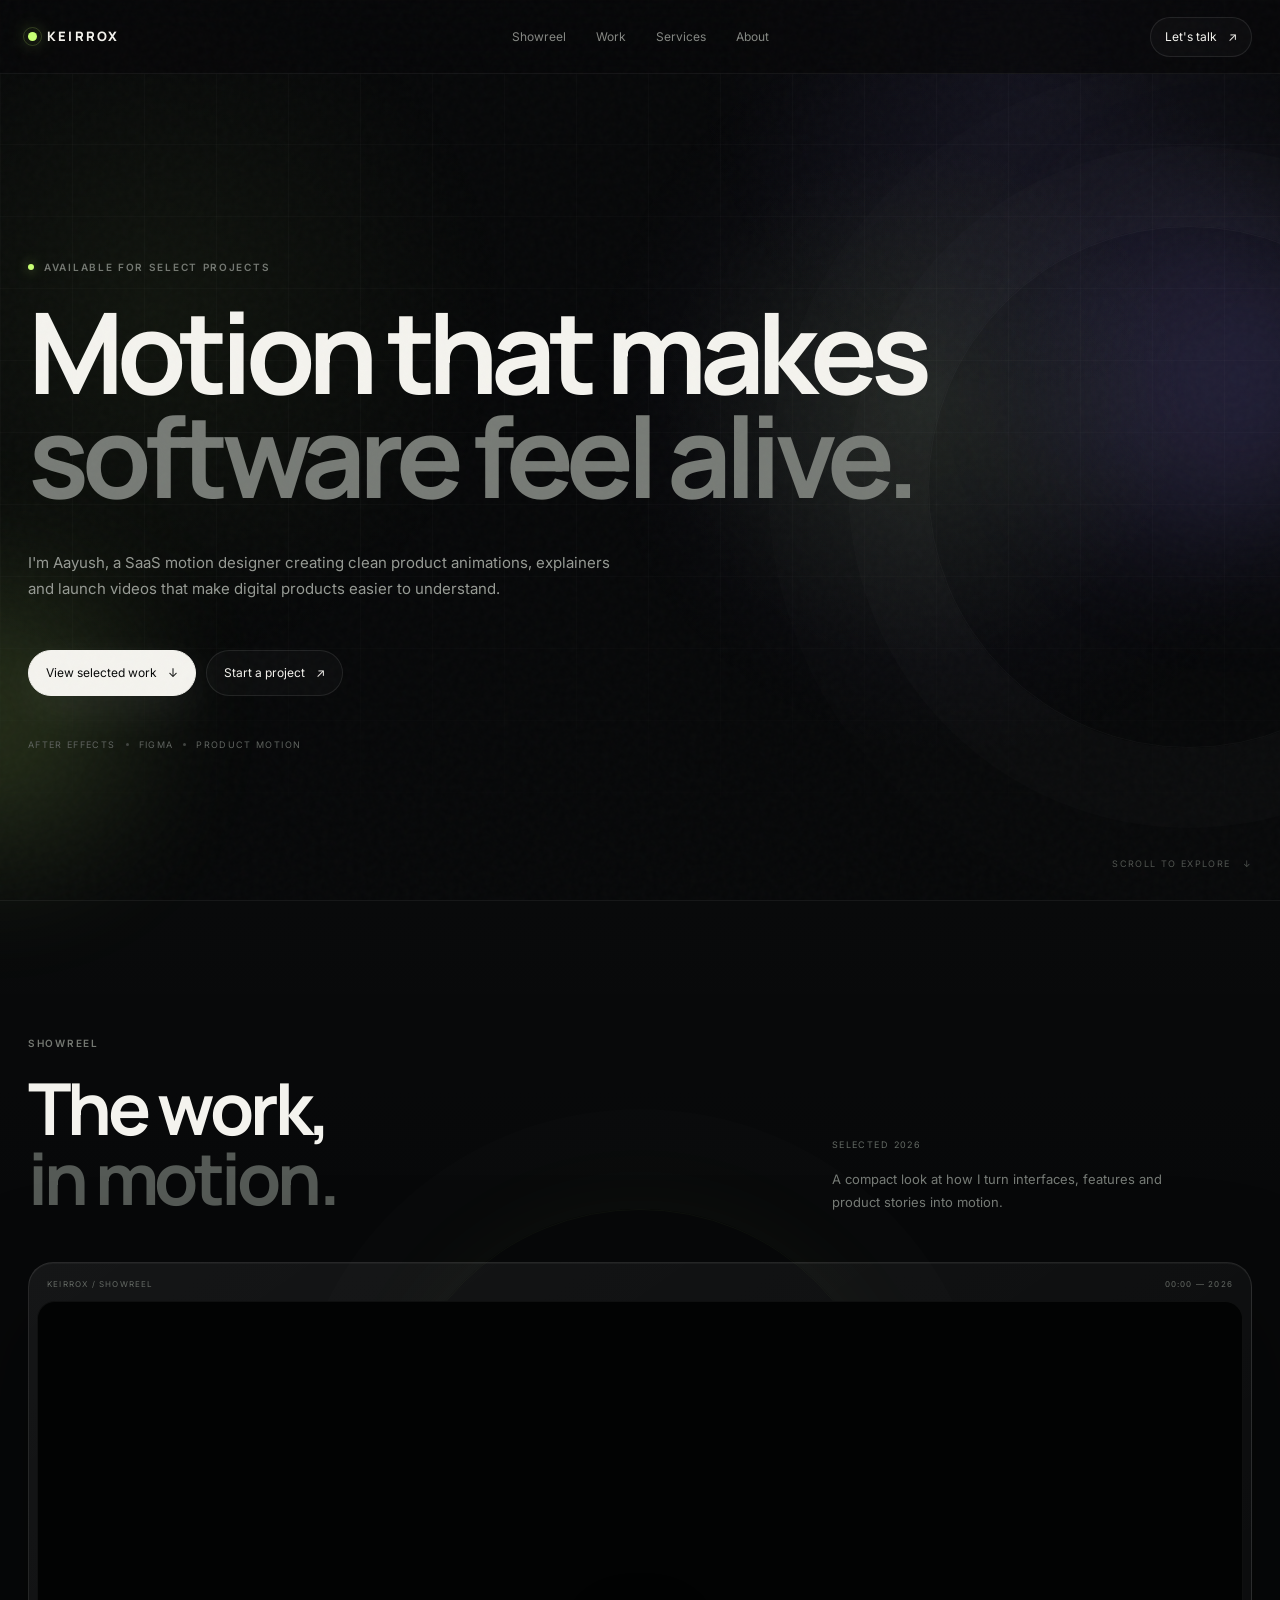
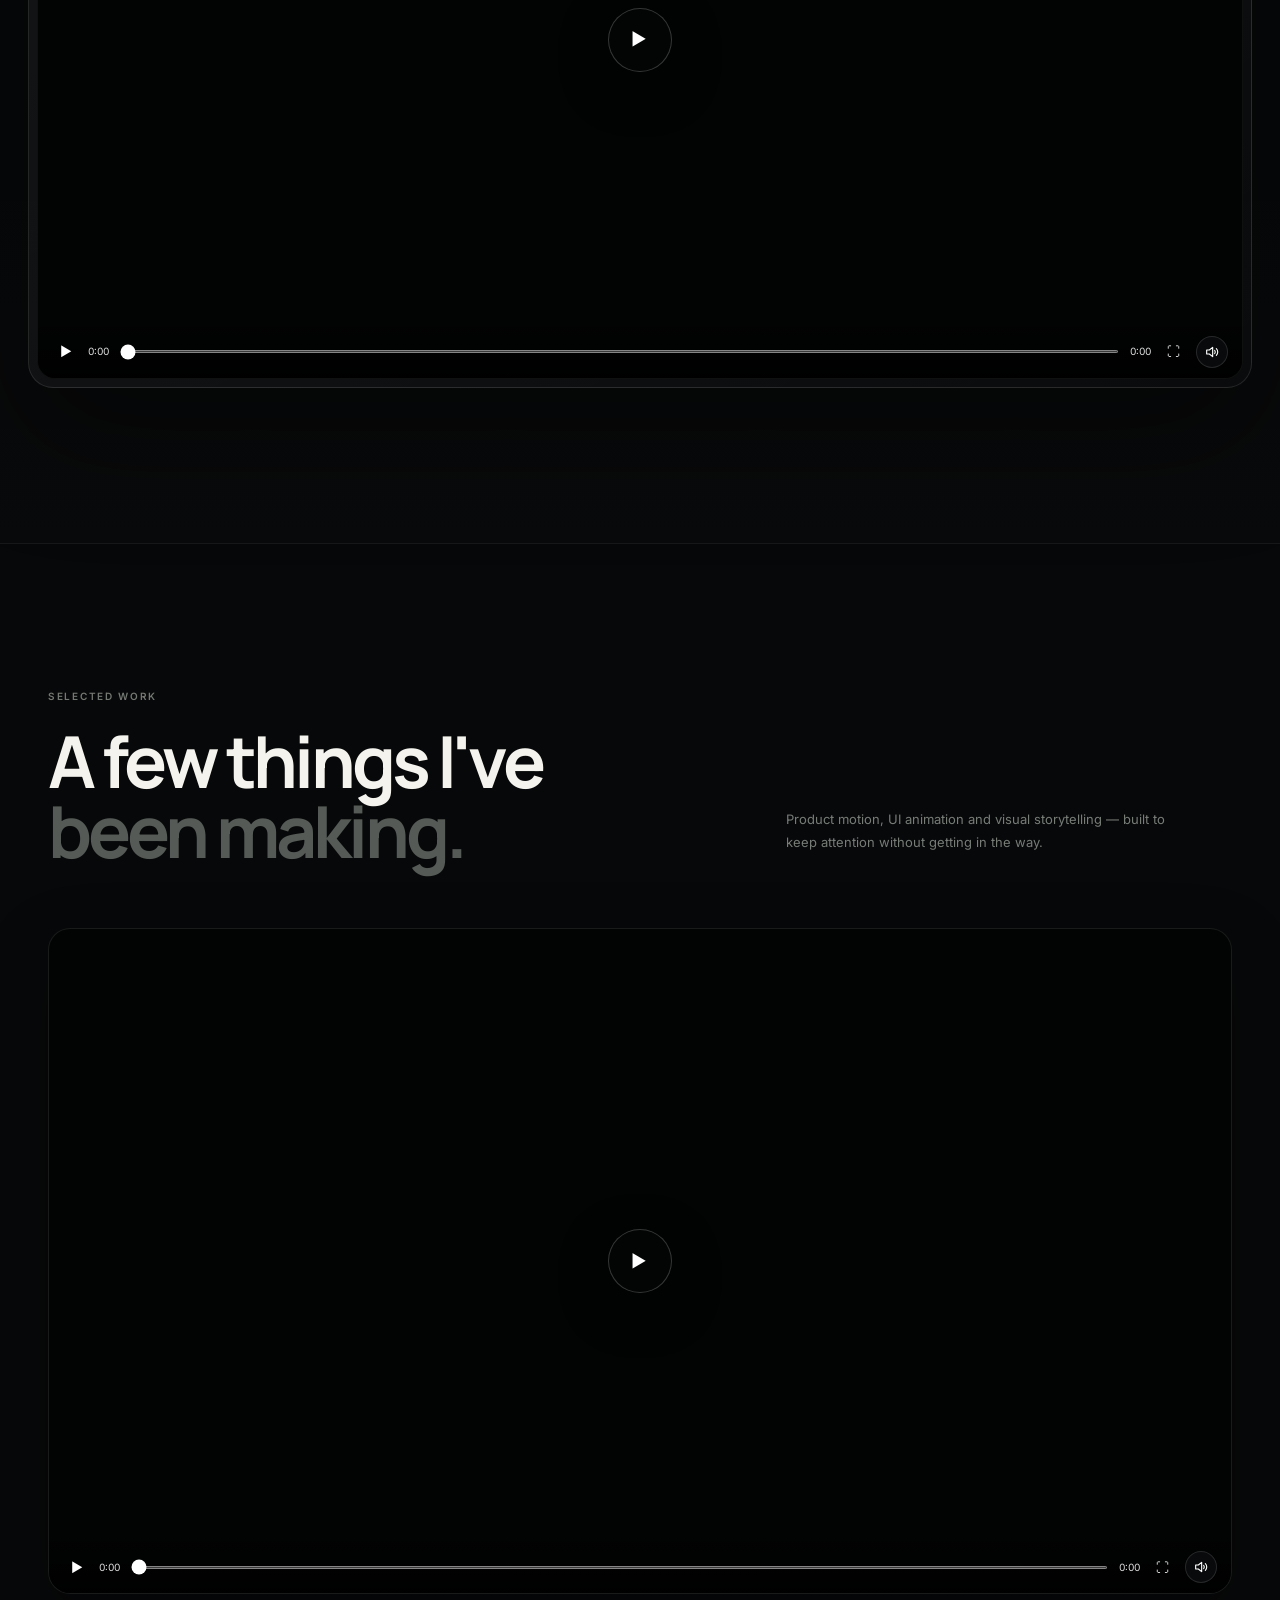
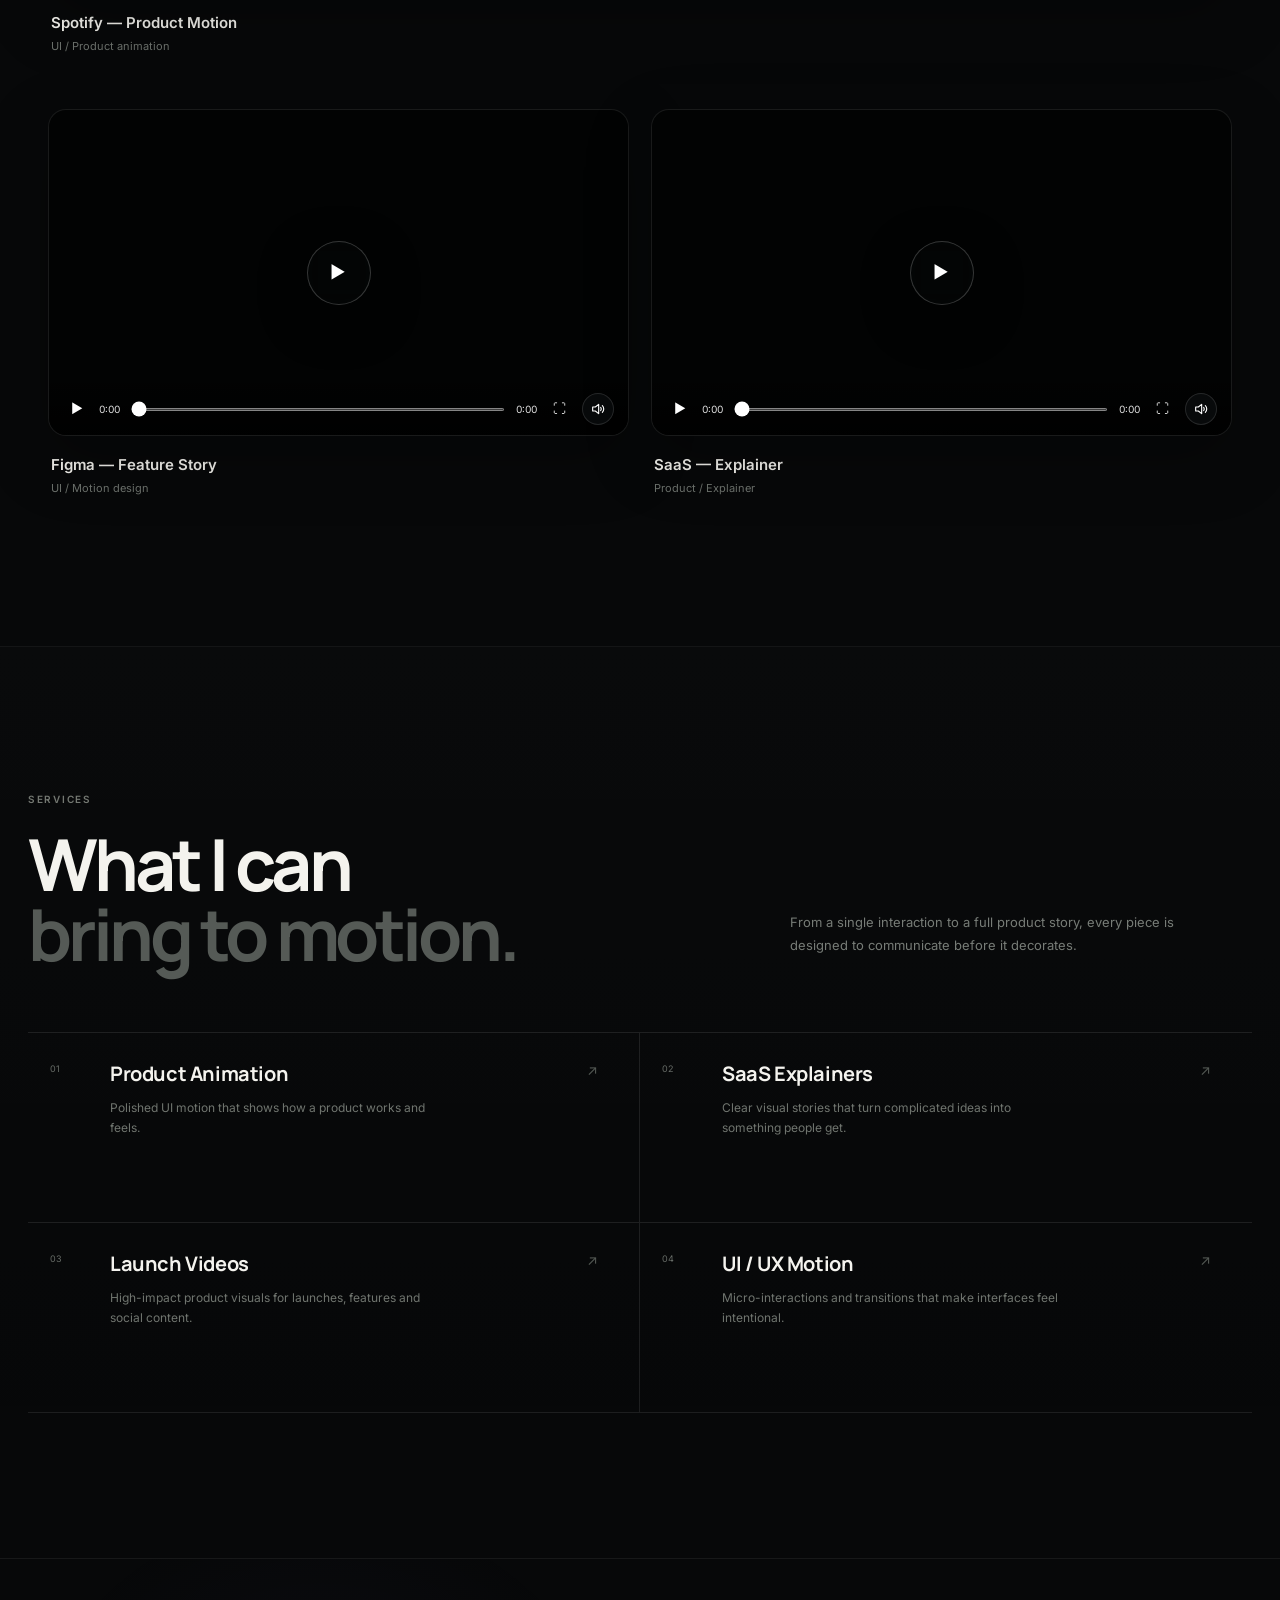
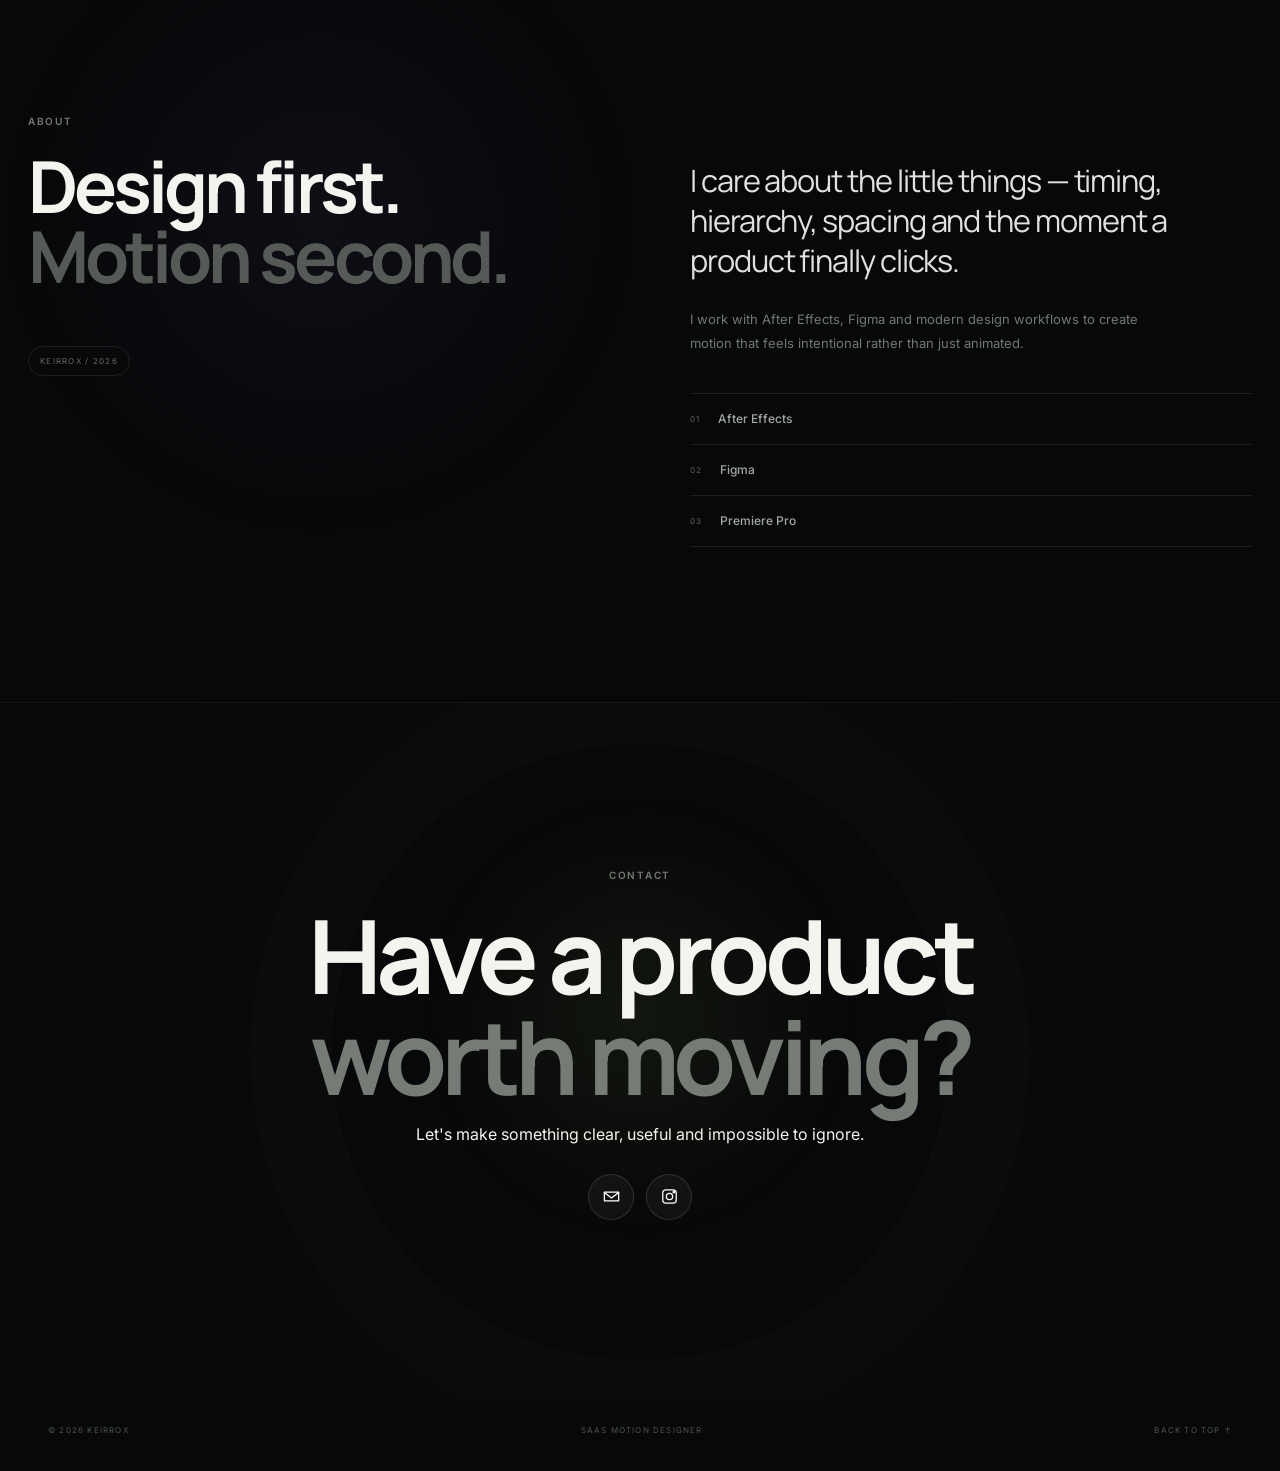
==== index.html @ 4bef8a48 "Add files via upload" ====
<!doctype html>
<html lang="en">
<head>
  <meta charset="UTF-8">
  <meta name="viewport" content="width=device-width, initial-scale=1.0">
  <meta name="theme-color" content="#08090a">
  <meta name="description" content="KEIRROX — SaaS Motion Designer creating clear, engaging product motion.">
  <title>KEIRROX — SaaS Motion Designer</title>
 <link rel="icon" href="favicon.ico?v=2" type="image/x-icon">
<link rel="shortcut icon" href="favicon.ico?v=2" type="image/x-icon">

  <link rel="preconnect" href="https://fonts.googleapis.com">
  <link rel="preconnect" href="https://fonts.gstatic.com" crossorigin>
  <link href="https://fonts.googleapis.com/css2?family=Inter:wght@400;500;600;700&family=Manrope:wght@500;600;700;800&display=swap" rel="stylesheet">
  <link rel="stylesheet" href="styles.css">
</head>
<body class="is-loading">
  <div id="preloader" aria-hidden="true">
    <div class="loader-word">KEIRROX<span>.</span></div>
    <div class="loader-sub">SAAS MOTION DESIGN</div>
    <div class="loader-line"><i></i></div>
  </div>

  <div class="ambient ambient-a" aria-hidden="true"></div>
  <div class="ambient ambient-b" aria-hidden="true"></div>
  <div class="noise" aria-hidden="true"></div>

  <header class="nav">
    <a class="brand" href="#top" aria-label="KEIRROX home">
      <span class="brand-mark"><i></i></span>
      KEIRROX
    </a>

    <nav class="nav-links" aria-label="Primary navigation">
      <a href="#showreel">Showreel</a>
      <a href="#work">Work</a>
      <a href="#services">Services</a>
      <a href="#about">About</a>
    </nav>

    <a class="nav-cta" href="#contact">Let's talk <span>↗</span></a>
  </header>

  <main id="top">
    <section class="hero">
      <div class="hero-grid"></div>
      <div class="eyebrow reveal"><span></span> AVAILABLE FOR SELECT PROJECTS</div>
      <h1 class="reveal delay-1">Motion that makes<br><em>software feel alive.</em></h1>
      <p class="hero-copy reveal delay-2">
        I'm Aayush, a SaaS motion designer creating clean product animations,
        explainers and launch videos that make digital products easier to understand.
      </p>
      <div class="hero-actions reveal delay-3">
        <a class="button primary" href="#work">View selected work <span>↓</span></a>
        <a class="button ghost" href="#contact">Start a project <span>↗</span></a>
      </div>
      <div class="hero-meta reveal delay-3">
        <span>AFTER EFFECTS</span><i></i><span>FIGMA</span><i></i><span>PRODUCT MOTION</span>
      </div>
      <div class="scroll-note">SCROLL TO EXPLORE <span>↓</span></div>
    </section>

    <section id="showreel" class="showreel-section">
      <div class="section-shell">
        <div class="showreel-heading reveal">
          <div>
            <p class="kicker">SHOWREEL</p>
            <h2>The work,<br><span>in motion.</span></h2>
          </div>
          <div class="showreel-side">
            <span class="mini-label">SELECTED 2026</span>
            <p>A compact look at how I turn interfaces, features and product stories into motion.</p>
          </div>
        </div>

        <div class="showreel-frame reveal delay-1">
          <div class="frame-top"><span>KEIRROX / SHOWREEL</span><span>00:00 — 2026</span></div>
          <div class="showreel-video-wrap is-paused">
            <video class="project-video showreel-video" playsinline preload="metadata">
              <source src="assets/Showreel.mp4" type="video/mp4">
            </video>
            <button class="center-play showreel-play" aria-label="Play showreel">▶</button>
            <div class="video-controls">
              <button class="control-play" aria-label="Play or pause video">▶</button>
              <span class="time-current">0:00</span>
              <input class="progress" type="range" min="0" max="100" value="0" aria-label="Video progress">
              <span class="time-total">0:00</span>
              <button class="fullscreen-button" aria-label="Fullscreen">⛶</button>
              <button class="mute-button" aria-label="Turn sound on" type="button">
                <svg class="volume-icon volume-icon-on" viewBox="0 0 24 24" aria-hidden="true">
                  <path d="M4 9v6h4l5 4V5L8 9H4"></path>
                  <path d="M16 9.5a4 4 0 0 1 0 5"></path>
                  <path d="M18.5 7a7 7 0 0 1 0 10"></path>
                </svg>
                <svg class="volume-icon volume-icon-off" viewBox="0 0 24 24" aria-hidden="true">
                  <path d="M4 9v6h4l5 4V5L8 9H4"></path>
                  <path d="m17 9 4 6"></path>
                  <path d="m21 9-4 6"></path>
                </svg>
              </button>
            </div>
          </div>
        </div>
      </div>
    </section>

    <section id="work" class="section work-section">
      <div class="section-head reveal">
        <div>
          <p class="kicker">SELECTED WORK</p>
          <h2>A few things I've<br><span>been making.</span></h2>
        </div>
        <p class="section-intro">Product motion, UI animation and visual storytelling — built to keep attention without getting in the way.</p>
      </div>

      <div class="work-grid">
        <article class="project project-feature reveal">
          <div class="project-media">
            <div class="video-wrap is-paused">
              <video class="project-video" playsinline preload="metadata">
                <source src="assets/Spotify.mp4" type="video/mp4">
              </video>
              <button class="center-play" aria-label="Play or pause video">▶</button>
              <div class="video-controls">
                <button class="control-play" aria-label="Play or pause video">▶</button>
                <span class="time-current">0:00</span>
                <input class="progress" type="range" min="0" max="100" value="0" aria-label="Video progress">
                <span class="time-total">0:00</span>
                <button class="fullscreen-button" aria-label="Fullscreen">⛶</button>
                <button class="mute-button" aria-label="Turn sound on" type="button">
                <svg class="volume-icon volume-icon-on" viewBox="0 0 24 24" aria-hidden="true">
                  <path d="M4 9v6h4l5 4V5L8 9H4"></path>
                  <path d="M16 9.5a4 4 0 0 1 0 5"></path>
                  <path d="M18.5 7a7 7 0 0 1 0 10"></path>
                </svg>
                <svg class="volume-icon volume-icon-off" viewBox="0 0 24 24" aria-hidden="true">
                  <path d="M4 9v6h4l5 4V5L8 9H4"></path>
                  <path d="m17 9 4 6"></path>
                  <path d="m21 9-4 6"></path>
                </svg>
              </button>
              </div>
            </div>
          </div>
          <div class="project-info">
            <div>
              <h3>Spotify — Product Motion</h3>
              <p>UI / Product animation</p>
            </div>
          </div>
        </article>

        <article class="project reveal delay-1">
          <div class="project-media">
            <div class="video-wrap is-paused">
              <video class="project-video" playsinline preload="metadata">
                <source src="assets/Figma.mp4" type="video/mp4">
              </video>
              <button class="center-play" aria-label="Play or pause video">▶</button>
              <div class="video-controls">
                <button class="control-play" aria-label="Play or pause video">▶</button>
                <span class="time-current">0:00</span>
                <input class="progress" type="range" min="0" max="100" value="0" aria-label="Video progress">
                <span class="time-total">0:00</span>
                <button class="fullscreen-button" aria-label="Fullscreen">⛶</button>
                <button class="mute-button" aria-label="Turn sound on" type="button">
                <svg class="volume-icon volume-icon-on" viewBox="0 0 24 24" aria-hidden="true">
                  <path d="M4 9v6h4l5 4V5L8 9H4"></path>
                  <path d="M16 9.5a4 4 0 0 1 0 5"></path>
                  <path d="M18.5 7a7 7 0 0 1 0 10"></path>
                </svg>
                <svg class="volume-icon volume-icon-off" viewBox="0 0 24 24" aria-hidden="true">
                  <path d="M4 9v6h4l5 4V5L8 9H4"></path>
                  <path d="m17 9 4 6"></path>
                  <path d="m21 9-4 6"></path>
                </svg>
              </button>
              </div>
            </div>
          </div>
          <div class="project-info">
            <div>
              <h3>Figma — Feature Story</h3>
              <p>UI / Motion design</p>
            </div>
          </div>
        </article>

        <article class="project reveal delay-2">
          <div class="project-media">
            <div class="video-wrap is-paused">
              <video class="project-video" playsinline preload="metadata">
                <source src="assets/SaaS-Explainer.mp4" type="video/mp4">
              </video>
              <button class="center-play" aria-label="Play or pause video">▶</button>
              <div class="video-controls">
                <button class="control-play" aria-label="Play or pause video">▶</button>
                <span class="time-current">0:00</span>
                <input class="progress" type="range" min="0" max="100" value="0" aria-label="Video progress">
                <span class="time-total">0:00</span>
                <button class="fullscreen-button" aria-label="Fullscreen">⛶</button>
                <button class="mute-button" aria-label="Turn sound on" type="button">
                <svg class="volume-icon volume-icon-on" viewBox="0 0 24 24" aria-hidden="true">
                  <path d="M4 9v6h4l5 4V5L8 9H4"></path>
                  <path d="M16 9.5a4 4 0 0 1 0 5"></path>
                  <path d="M18.5 7a7 7 0 0 1 0 10"></path>
                </svg>
                <svg class="volume-icon volume-icon-off" viewBox="0 0 24 24" aria-hidden="true">
                  <path d="M4 9v6h4l5 4V5L8 9H4"></path>
                  <path d="m17 9 4 6"></path>
                  <path d="m21 9-4 6"></path>
                </svg>
              </button>
              </div>
            </div>
          </div>
          <div class="project-info">
            <div>
              <h3>SaaS — Explainer</h3>
              <p>Product / Explainer</p>
            </div>
          </div>
        </article>
      </div>
    </section>

    <section id="services" class="services-section">
      <div class="section-shell">
        <div class="section-head reveal">
          <div>
            <p class="kicker">SERVICES</p>
            <h2>What I can<br><span>bring to motion.</span></h2>
          </div>
          <p class="section-intro">From a single interaction to a full product story, every piece is designed to communicate before it decorates.</p>
        </div>

        <div class="service-grid">
          <article class="service reveal"><span>01</span><div><h3>Product Animation</h3><p>Polished UI motion that shows how a product works and feels.</p></div><b>↗</b></article>
          <article class="service reveal delay-1"><span>02</span><div><h3>SaaS Explainers</h3><p>Clear visual stories that turn complicated ideas into something people get.</p></div><b>↗</b></article>
          <article class="service reveal delay-2"><span>03</span><div><h3>Launch Videos</h3><p>High-impact product visuals for launches, features and social content.</p></div><b>↗</b></article>
          <article class="service reveal delay-3"><span>04</span><div><h3>UI / UX Motion</h3><p>Micro-interactions and transitions that make interfaces feel intentional.</p></div><b>↗</b></article>
        </div>
      </div>
    </section>

    <section id="about" class="about-section">
      <div class="section-shell about-grid">
        <div class="about-title reveal">
          <p class="kicker">ABOUT</p>
          <h2>Design first.<br><span>Motion second.</span></h2>
          <div class="about-stamp">KEIRROX / 2026</div>
        </div>
        <div class="about-copy reveal delay-1">
          <p class="large-copy">I care about the little things — timing, hierarchy, spacing and the moment a product finally clicks.</p>
          <p class="body-copy">I work with After Effects, Figma and modern design workflows to create motion that feels intentional rather than just animated.</p>
          <div class="about-tools">
            <div><span>01</span><b>After Effects</b></div>
            <div><span>02</span><b>Figma</b></div>
            <div><span>03</span><b>Premiere Pro</b></div>
          </div>
        </div>
      </div>
    </section>

    <section id="contact" class="contact">
      <div class="contact-orbit" aria-hidden="true"></div>
      <div class="section-shell">
        <p class="kicker reveal">CONTACT</p>
        <h2 class="reveal delay-1">Have a product<br><em>worth moving?</em></h2>
        <p class="reveal delay-2">Let's make something clear, useful and impossible to ignore.</p>
        <div class="contact-socials reveal delay-3">

    <a href="mailto:keirrox0@gmail.com" class="social-icon" aria-label="Email">
        <svg viewBox="0 0 24 24">
            <path d="M3 6.5h18v11H3z"></path>
            <path d="m3 7 9 7 9-7"></path>
        </svg>
    </a>

    <a href="https://instagram.com/keirrox"
       class="social-icon"
       target="_blank"
       rel="noopener noreferrer"
       aria-label="Instagram">
        <svg viewBox="0 0 24 24">
            <rect x="3.5" y="3.5" width="17" height="17" rx="4"></rect>
            <circle cx="12" cy="12" r="4"></circle>
            <circle cx="17.5" cy="6.5" r="1"></circle>
        </svg>
    </a>

</div>
      </div>
    </section>
  </main>

  <footer>
    <span>© 2026 KEIRROX</span>
    <span>SAAS MOTION DESIGNER</span>
    <a href="#top">BACK TO TOP ↑</a>
  </footer>

  <script src="script.js"></script>
</body>
</html>
---- styles.css ----
:root{
  --bg:#070809;
  --surface:#0d0f11;
  --surface-2:#111417;
  --line:rgba(255,255,255,.09);
  --line-soft:rgba(255,255,255,.055);
  --text:#f4f3ee;
  --muted:#858884;
  --soft:#b8bbb5;
  --accent:#c8ff74;
  --accent-2:#9c8cff;
  --max:1240px;
}
*{box-sizing:border-box}
html{scroll-behavior:smooth}
body{margin:0;background:var(--bg);color:var(--text);font-family:Inter,system-ui,sans-serif;line-height:1.5;overflow-x:hidden}
body:before{
  content:"";position:fixed;inset:0;pointer-events:none;z-index:-3;
  background:
    radial-gradient(circle at 80% 7%,rgba(156,140,255,.08),transparent 25%),
    radial-gradient(circle at 12% 35%,rgba(200,255,116,.055),transparent 28%),
    linear-gradient(rgba(255,255,255,.018) 1px,transparent 1px),
    linear-gradient(90deg,rgba(255,255,255,.018) 1px,transparent 1px);
  background-size:auto,auto,72px 72px,72px 72px;
  mask-image:linear-gradient(to bottom,black 0%,black 62%,transparent 100%);
}
a{color:inherit;text-decoration:none}
button,input{font:inherit}
.noise{position:fixed;inset:0;pointer-events:none;opacity:.025;z-index:50;background-image:url("data:image/svg+xml,%3Csvg viewBox='0 0 160 160' xmlns='http://www.w3.org/2000/svg'%3E%3Cfilter id='n'%3E%3CfeTurbulence type='fractalNoise' baseFrequency='.9' numOctaves='4' stitchTiles='stitch'/%3E%3C/filter%3E%3Crect width='100%25' height='100%25' filter='url(%23n)'/%3E%3C/svg%3E")}
.ambient{position:fixed;pointer-events:none;z-index:-2;border-radius:50%;filter:blur(80px);opacity:.18}
.ambient-a{width:320px;height:320px;right:-120px;top:24%;background:var(--accent-2)}
.ambient-b{width:260px;height:260px;left:-140px;top:65%;background:var(--accent)}
.nav{
  position:sticky;top:0;z-index:40;max-width:1320px;height:74px;margin:auto;padding:0 28px;
  display:grid;grid-template-columns:1fr auto 1fr;align-items:center;
  background:rgba(7,8,9,.74);backdrop-filter:blur(20px);-webkit-backdrop-filter:blur(20px);
  border-bottom:1px solid var(--line-soft);
}
.brand{justify-self:start;font-family:Manrope,Inter,sans-serif;font-size:13px;font-weight:800;letter-spacing:.17em;display:flex;align-items:center;gap:10px}
.brand-mark{width:9px;height:9px;border-radius:50%;background:var(--accent);box-shadow:0 0 18px rgba(200,255,116,.65);position:relative}
.brand-mark i{position:absolute;inset:-5px;border:1px solid rgba(200,255,116,.18);border-radius:50%}
.nav-links{display:flex;align-items:center;gap:30px;font-size:12px;color:#858883}
.nav-links a{position:relative;padding:7px 0;transition:color .2s ease}
.nav-links a:after{content:"";position:absolute;left:0;right:100%;bottom:0;height:1px;background:var(--accent);transition:right .25s ease}
.nav-links a:hover{color:#fff}.nav-links a:hover:after{right:0}
.nav-cta{justify-self:end;font-size:12px;border:1px solid var(--line);padding:10px 14px;border-radius:999px;background:rgba(255,255,255,.025);transition:.25s ease}
.nav-cta:hover{border-color:rgba(200,255,116,.35);background:rgba(200,255,116,.06);transform:translateY(-1px)}
.nav-cta span,.button span,.contact-link span{margin-left:8px}
.hero{position:relative;max-width:1320px;min-height:calc(100svh - 74px);margin:auto;padding:13vh 28px 80px;display:flex;flex-direction:column;justify-content:center;overflow:hidden}
.hero-grid{position:absolute;inset:0;pointer-events:none;background:radial-gradient(circle at 72% 40%,rgba(200,255,116,.08),transparent 25%),radial-gradient(circle at 75% 38%,rgba(156,140,255,.08),transparent 34%)}
.hero-grid:after{content:"";position:absolute;width:520px;height:520px;right:-170px;top:50%;transform:translateY(-50%);border:1px solid rgba(255,255,255,.035);border-radius:50%;box-shadow:0 0 0 80px rgba(255,255,255,.012),0 0 0 160px rgba(255,255,255,.007)}
.eyebrow,.kicker{font-size:10px;letter-spacing:.17em;color:#747872;font-weight:600}
.eyebrow{display:flex;align-items:center;gap:10px;position:relative;z-index:1}.eyebrow span{width:6px;height:6px;border-radius:50%;background:var(--accent);box-shadow:0 0 12px rgba(200,255,116,.5)}
.hero h1{position:relative;z-index:1;font-family:Manrope,Inter,sans-serif;font-size:clamp(56px,8.8vw,122px);line-height:.92;letter-spacing:-.065em;max-width:1100px;margin:25px 0 28px;font-weight:700;text-wrap:balance}
em{font-style:normal;color:#777b76}
.hero-copy{position:relative;z-index:1;max-width:590px;color:#969a94;font-size:15px;line-height:1.75}
.hero-actions{position:relative;z-index:1;display:flex;gap:10px;margin-top:32px}
.button{padding:13px 17px;border-radius:999px;font-size:12px;border:1px solid var(--line);transition:.25s ease}
.primary{background:var(--text);color:#080909;border-color:var(--text);box-shadow:0 14px 45px rgba(255,255,255,.07)}
.primary:hover{transform:translateY(-2px);box-shadow:0 18px 55px rgba(255,255,255,.12)}
.ghost{background:rgba(255,255,255,.025)}.ghost:hover{border-color:rgba(200,255,116,.35);background:rgba(200,255,116,.05);transform:translateY(-2px)}
.hero-meta{position:relative;z-index:1;display:flex;align-items:center;gap:10px;margin-top:42px;color:#5f635f;font-size:9px;letter-spacing:.15em}.hero-meta i{width:3px;height:3px;border-radius:50%;background:#404440}
.scroll-note{position:absolute;bottom:30px;right:28px;color:#505450;font-size:9px;letter-spacing:.15em}.scroll-note span{margin-left:8px}
.section,.section-shell{max-width:var(--max);margin:auto}
.section{padding:150px 28px}
.kicker{margin:0 0 22px}
h2{font-family:Manrope,Inter,sans-serif;font-size:clamp(44px,5.6vw,78px);line-height:.98;letter-spacing:-.055em;margin:0;font-weight:700}
h2 span{color:#555a56}
.section-head{display:grid;grid-template-columns:1.2fr .8fr;gap:70px;align-items:end;margin-bottom:62px}
.section-intro{align-self:end;color:#777c77;max-width:390px;font-size:13px;line-height:1.75}
.showreel-section{position:relative;padding:135px 28px 155px;border-top:1px solid var(--line-soft);border-bottom:1px solid var(--line-soft);background:linear-gradient(180deg,rgba(255,255,255,.012),transparent 45%,rgba(255,255,255,.01))}
.showreel-section:before{content:"";position:absolute;width:500px;height:500px;left:50%;top:45%;transform:translate(-50%,-50%);border-radius:50%;border:1px solid rgba(200,255,116,.035);box-shadow:0 0 0 100px rgba(255,255,255,.006),0 0 100px rgba(200,255,116,.04)}
.showreel-heading{position:relative;z-index:1;display:grid;grid-template-columns:1.15fr .65fr;gap:60px;align-items:end;margin-bottom:48px}
.showreel-side{max-width:360px}.mini-label{font-size:9px;letter-spacing:.16em;color:#646a64}.showreel-side p{font-size:13px;line-height:1.75;color:#777c77;margin:14px 0 0}
.showreel-frame{position:relative;z-index:1;padding:8px;border:1px solid rgba(255,255,255,.1);border-radius:25px;background:linear-gradient(145deg,rgba(255,255,255,.06),rgba(255,255,255,.012));box-shadow:0 45px 120px rgba(0,0,0,.48),inset 0 1px rgba(255,255,255,.04)}
.frame-top{display:flex;justify-content:space-between;padding:7px 10px 11px;color:#656a65;font-size:8px;letter-spacing:.15em}
.video-wrap,.showreel-video-wrap{position:relative;width:100%;aspect-ratio:16/9;overflow:hidden;border-radius:18px;background:#020303;isolation:isolate}
.project-video{width:100%;height:100%;display:block;object-fit:cover;cursor:pointer}
.showreel-video{cursor:pointer}
.showreel-video-wrap{border:1px solid rgba(255,255,255,.05)}
.video-controls{position:absolute;left:0;right:0;bottom:0;min-height:58px;padding:22px 14px 10px;display:flex;align-items:center;gap:9px;background:linear-gradient(transparent,rgba(0,0,0,.9));opacity:0;transform:translateY(5px);pointer-events:none;transition:.18s ease;z-index:4}
.video-wrap.is-paused .video-controls,.showreel-video-wrap.is-paused .video-controls{opacity:1;transform:none;pointer-events:auto}
.video-controls button{width:27px;height:27px;padding:0;border:0;color:#fff;background:transparent;cursor:pointer;display:grid;place-items:center;font-size:13px;flex:0 0 27px}
.progress{flex:1;min-width:40px;height:3px;margin:0 2px;accent-color:#fff;cursor:pointer}
.time-current,.time-total{color:rgba(255,255,255,.88);font-size:10px;font-variant-numeric:tabular-nums;white-space:nowrap}
.center-play{position:absolute;left:50%;top:50%;transform:translate(-50%,-50%);width:64px;height:64px;border:1px solid rgba(255,255,255,.2);border-radius:50%;color:#fff;background:rgba(7,8,9,.52);backdrop-filter:blur(12px);-webkit-backdrop-filter:blur(12px);font-size:17px;display:grid;place-items:center;padding-left:3px;cursor:pointer;z-index:5;box-shadow:0 15px 50px rgba(0,0,0,.42);transition:.22s ease}
.video-wrap.is-playing .center-play,.showreel-video-wrap.is-playing .center-play{opacity:0;pointer-events:none}
.center-play:hover{transform:translate(-50%,-50%) scale(1.07);background:rgba(200,255,116,.1);border-color:rgba(200,255,116,.35)}
.video-wrap:fullscreen,.video-wrap:-webkit-full-screen,.showreel-video-wrap:fullscreen,.showreel-video-wrap:-webkit-full-screen{width:100vw;height:100vh;aspect-ratio:auto;border-radius:0}
.work-section{padding-top:145px}
.work-grid{display:grid;grid-template-columns:1fr 1fr;gap:55px 22px}
.project-feature{grid-column:1/-1}
.project-media{position:relative}
.project-tag{position:absolute;z-index:6;left:18px;top:18px;padding:7px 9px;border:1px solid rgba(255,255,255,.13);border-radius:999px;background:rgba(5,6,7,.5);backdrop-filter:blur(12px);font-size:8px;letter-spacing:.15em;color:#a1a59f;pointer-events:none}
.project-feature .video-wrap{border-radius:22px;box-shadow:0 35px 100px rgba(0,0,0,.4)}
.project .video-wrap{border:1px solid rgba(255,255,255,.09);box-shadow:0 22px 65px rgba(0,0,0,.28);transition:transform .35s ease,border-color .35s ease,box-shadow .35s ease}
.project:hover .video-wrap{transform:translateY(-4px);border-color:rgba(200,255,116,.18);box-shadow:0 30px 80px rgba(0,0,0,.38)}
.project-info{display:flex;justify-content:space-between;align-items:flex-start;padding:18px 3px 0}
.project-eyebrow{font-size:8px;letter-spacing:.15em;color:#5e635e;margin-bottom:7px}.project-info h3{font-size:15px;margin:0 0 3px;font-weight:600}.project-info p{font-size:11px;color:#6e736e;margin:0}
.project-number{width:30px;height:30px;border:1px solid var(--line);border-radius:50%;display:grid;place-items:center;font-size:9px;color:#747873;transition:.25s ease}.project:hover .project-number{border-color:rgba(200,255,116,.28);color:var(--accent)}
.services-section{position:relative;padding:145px 28px;border-top:1px solid var(--line-soft);border-bottom:1px solid var(--line-soft);background:linear-gradient(180deg,rgba(255,255,255,.012),transparent)}
.service-grid{display:grid;grid-template-columns:1fr 1fr;border-top:1px solid var(--line)}
.service{min-height:190px;padding:26px 22px;display:grid;grid-template-columns:42px 1fr 30px;gap:18px;border-bottom:1px solid var(--line);transition:.3s ease}
.service:nth-child(odd){border-right:1px solid var(--line)}
.service>span{font-size:9px;color:#666b66;padding-top:3px}.service h3{font-family:Manrope,Inter,sans-serif;font-size:20px;margin:0 0 9px;font-weight:700;letter-spacing:-.02em}.service p{margin:0;color:#70756f;font-size:12px;line-height:1.7;max-width:340px}.service b{font-size:14px;font-weight:400;color:#535853;transition:.25s ease}.service:hover{background:rgba(200,255,116,.025)}.service:hover b{color:var(--accent);transform:translate(3px,-3px)}
.about-section{position:relative;padding:155px 28px;border-bottom:1px solid var(--line-soft);background:radial-gradient(circle at 25% 35%,rgba(156,140,255,.05),transparent 30%)}
.about-grid{display:grid;grid-template-columns:1fr 1fr;gap:100px}
.about-title{position:relative}.about-stamp{display:inline-flex;margin-top:55px;padding:8px 11px;border:1px solid var(--line);border-radius:999px;color:#666b66;font-size:8px;letter-spacing:.16em}
.about-copy{padding-top:47px}.large-copy{font-family:Manrope,Inter,sans-serif;font-size:clamp(24px,2.4vw,32px);line-height:1.3;color:#e0e1dc;margin:0 0 28px;letter-spacing:-.035em}.body-copy{color:#737873;font-size:13px;line-height:1.8;max-width:490px}
.about-tools{margin-top:38px;border-top:1px solid var(--line)}.about-tools div{display:flex;align-items:center;gap:18px;padding:16px 0;border-bottom:1px solid var(--line)}.about-tools span{font-size:8px;color:#5d625d;letter-spacing:.12em}.about-tools b{font-size:12px;font-weight:500;color:#a4a8a2}
.contact{position:relative;text-align:center;padding:165px 28px 180px;overflow:hidden;background:radial-gradient(circle at 50% 45%,rgba(200,255,116,.06),transparent 30%)}
.contact-orbit{position:absolute;width:620px;height:620px;left:50%;top:50%;transform:translate(-50%,-50%);border:1px solid rgba(255,255,255,.035);border-radius:50%;box-shadow:0 0 0 80px rgba(255,255,255,.008),0 0 0 160px rgba(200,255,116,.006);pointer-events:none}
.contact .kicker,.contact h2,.contact>p,.contact-link{position:relative;z-index:1}.contact h2{font-size:clamp(55px,8vw,110px)}.contact>p:not(.kicker){color:#777c77;margin:25px auto 40px;max-width:400px;font-size:13px}.contact-link{display:inline-block;font-family:Manrope,Inter,sans-serif;font-size:clamp(21px,3vw,34px);font-weight:600;border-bottom:1px solid #4d514d;padding-bottom:7px;transition:.25s ease}.contact-link:hover{color:var(--accent);border-color:var(--accent)}
footer{max-width:var(--max);margin:auto;padding:24px 28px 35px;display:flex;justify-content:space-between;color:#4f544f;font-size:8px;letter-spacing:.15em}
footer a:hover{color:#aaa}
.reveal{opacity:0;transform:translateY(20px);transition:opacity .7s ease,transform .7s cubic-bezier(.2,.8,.2,1)}.reveal.visible{opacity:1;transform:none}.delay-1{transition-delay:.08s}.delay-2{transition-delay:.16s}.delay-3{transition-delay:.24s}
body.is-loading{overflow:hidden}
#preloader{position:fixed;inset:0;background:#070809;z-index:9999;display:flex;flex-direction:column;align-items:center;justify-content:center;transition:opacity .65s ease,visibility .65s ease}
#preloader.hide{opacity:0;visibility:hidden;pointer-events:none}
.loader-word{font-family:Manrope,Inter,sans-serif;font-size:clamp(44px,9vw,94px);font-weight:800;letter-spacing:.14em;opacity:0;transform:translateY(12px);animation:loaderIn .75s cubic-bezier(.2,.8,.2,1) .08s forwards}.loader-word span{color:var(--accent)}.loader-sub{font-size:8px;letter-spacing:.24em;color:#565b56;margin-top:13px;opacity:0;animation:loaderSub .5s ease .5s forwards}.loader-line{width:min(190px,42vw);height:1px;background:#202320;margin-top:25px;overflow:hidden}.loader-line i{display:block;width:100%;height:100%;background:var(--accent);box-shadow:0 0 18px rgba(200,255,116,.35);transform:translateX(-100%);animation:loaderBar 1.15s cubic-bezier(.65,0,.35,1) .2s forwards}
@keyframes loaderIn{to{opacity:1;transform:none}}@keyframes loaderSub{to{opacity:1}}@keyframes loaderBar{to{transform:none}}
@media(max-width:760px){
  .nav{height:auto;min-height:60px;padding:10px 14px;grid-template-columns:1fr auto;gap:9px;position:sticky}
  .brand{font-size:12px}.nav-cta{padding:8px 11px;font-size:11px}
  .nav-links{grid-column:1/-1;grid-row:2;display:flex;justify-content:center;gap:8px;overflow-x:auto;width:100%;padding:1px 0 3px;scrollbar-width:none}
  .nav-links::-webkit-scrollbar{display:none}.nav-links a{padding:7px 10px;border:1px solid var(--line);border-radius:999px;background:rgba(255,255,255,.018);font-size:10px;flex:0 0 auto}
  .nav-links a:after{display:none}
  .hero{min-height:calc(100svh - 112px);padding:11vh 18px 75px}.hero h1{font-size:clamp(48px,13.5vw,70px);margin-top:20px}.hero-copy{font-size:14px}.hero-actions{width:100%;flex-direction:column}.button{text-align:center;width:100%}.hero-meta{flex-wrap:wrap;gap:7px;margin-top:31px}.scroll-note{display:none}
  .section{padding:105px 18px}.section-head{display:block;margin-bottom:45px}.section-intro{margin-top:20px}
  .showreel-section{padding:100px 18px 110px}.showreel-heading{display:block;margin-bottom:34px}.showreel-side{margin-top:18px}.showreel-frame{padding:6px;border-radius:18px}.frame-top{padding:5px 7px 9px;font-size:7px}.showreel-video-wrap{border-radius:13px}.center-play{width:56px;height:56px}
  .work-section{padding-top:105px}.work-grid{grid-template-columns:1fr;gap:43px}.project-feature{grid-column:auto}.project-feature .video-wrap{border-radius:15px}.project .video-wrap{border-radius:13px}.project-tag{left:11px;top:11px;font-size:7px}.project-info{padding-top:15px}.project-info h3{font-size:14px}
  .services-section{padding:105px 18px}.service-grid{grid-template-columns:1fr}.service:nth-child(odd){border-right:0}.service{min-height:0;padding:24px 0;grid-template-columns:34px 1fr 25px}.service h3{font-size:18px}
  .about-section{padding:110px 18px}.about-grid{grid-template-columns:1fr;gap:42px}.about-copy{padding-top:0}.large-copy{font-size:23px}.about-stamp{margin-top:35px}
  .contact{padding:115px 18px 135px}.contact h2{font-size:15.5vw}.contact-orbit{width:430px;height:430px}
  footer{padding:20px 18px 28px;gap:12px;flex-wrap:wrap}footer span:nth-child(2){display:none}
}
@media(prefers-reduced-motion:reduce){html{scroll-behavior:auto}.reveal{transition:none}}

@media(max-width:760px){
  .showreel-heading,
  .section-head,
  .about-grid,
  .contact{
    text-align:center;
  }

  .showreel-heading > div,
  .section-head > div,
  .about-title{
    display:flex;
    flex-direction:column;
    align-items:center;
  }

  .showreel-heading .showreel-side,
  .section-head .section-intro,
  .body-copy{
    margin-left:auto;
    margin-right:auto;
  }

  .section-intro,
  .showreel-side p{
    text-align:center;
  }

  .about-copy{
    text-align:center;
  }

  .about-tools{
    text-align:left;
  }

  .kicker{
    text-align:center;
  }

  #showreel,#work,#services,#about,#contact{
    scroll-margin-top:118px;
  }
}

/* FINAL MOBILE HEADER FIX */
@media screen and (max-width: 760px) {
  .showreel-section,
  .work-section,
  .services-section,
  .about-section,
  .contact {
    text-align: center !important;
  }

  .showreel-heading,
  .section-head,
  .about-grid {
    display: block !important;
    text-align: center !important;
    width: 100% !important;
  }

  .showreel-heading > div,
  .section-head > div,
  .about-title {
    display: flex !important;
    flex-direction: column !important;
    align-items: center !important;
    justify-content: center !important;
    width: 100% !important;
    text-align: center !important;
  }

  .showreel-heading h2,
  .section-head h2,
  .about-title h2,
  .showreel-heading .kicker,
  .section-head .kicker,
  .about-title .kicker {
    width: 100% !important;
    text-align: center !important;
  }

  .showreel-side,
  .section-intro {
    width: min(100%, 390px) !important;
    margin: 20px auto 0 !important;
    text-align: center !important;
  }

  .about-copy {
    width: 100% !important;
    padding-top: 0 !important;
    text-align: center !important;
  }

  .about-copy .large-copy,
  .about-copy .body-copy {
    margin-left: auto !important;
    margin-right: auto !important;
    text-align: center !important;
  }

  .about-tools {
    text-align: left !important;
  }

  /* Keep each section fully visible when reached through the mobile nav. */
  #showreel, #work, #services, #about, #contact {
    scroll-margin-top: 125px !important;
  }

  /* Don't let the mobile header create an off-center content column. */
  .section-shell {
    width: 100% !important;
    max-width: 100% !important;
    margin-left: auto !important;
    margin-right: auto !important;
  }
}

/* FINAL MOBILE ALIGNMENT */
@media screen and (max-width:760px){
  html,body{width:100%;max-width:100%;overflow-x:hidden}

  #preloader{
    position:fixed!important;
    inset:0!important;
    width:100vw!important;
    height:100svh!important;
    margin:0!important;
    padding:0!important;
    display:flex!important;
    align-items:center!important;
    justify-content:center!important;
    text-align:center!important;
  }
  #preloader .loader-word,
  #preloader .loader-sub{
    width:100%!important;
    margin-left:auto!important;
    margin-right:auto!important;
    text-align:center!important;
  }
  #preloader .loader-line{
    display:block!important;
    margin-left:auto!important;
    margin-right:auto!important;
  }

  .section-shell{
    width:100%!important;
    max-width:100%!important;
    padding-left:18px!important;
    padding-right:18px!important;
    margin-left:auto!important;
    margin-right:auto!important;
  }

  .showreel-heading,
  .section-head,
  .about-grid{
    width:100%!important;
    display:flex!important;
    flex-direction:column!important;
    align-items:center!important;
    justify-content:center!important;
    text-align:center!important;
    margin-left:auto!important;
    margin-right:auto!important;
  }

  .showreel-heading>div,
  .section-head>div,
  .about-title{
    width:100%!important;
    display:flex!important;
    flex-direction:column!important;
    align-items:center!important;
    justify-content:center!important;
    text-align:center!important;
  }

  .showreel-heading h2,
  .section-head h2,
  .about-title h2,
  .kicker{
    width:100%!important;
    margin-left:auto!important;
    margin-right:auto!important;
    text-align:center!important;
  }

  .showreel-side,
  .section-intro{
    width:min(100%,360px)!important;
    max-width:360px!important;
    margin:20px auto 0!important;
    text-align:center!important;
  }

  .about-copy{
    width:100%!important;
    padding-top:0!important;
    text-align:center!important;
  }
  .about-copy .large-copy,
  .about-copy .body-copy{
    width:min(100%,500px)!important;
    margin-left:auto!important;
    margin-right:auto!important;
    text-align:center!important;
  }

  .work-section,
  .services-section,
  .about-section,
  .showreel-section,
  .contact{
    text-align:center!important;
  }

  #showreel,#work,#services,#about,#contact{
    scroll-margin-top:125px!important;
  }
}

/* V7 — MOBILE SECTION HEADER CENTERING */
@media (max-width: 760px) {
  .showreel-section .section-shell,
  .work-section,
  .services-section .section-shell,
  .about-section .section-shell,
  .contact .section-shell {
    width: 100% !important;
    max-width: none !important;
    margin: 0 !important;
  }

  .showreel-heading {
    display: block !important;
    width: 100% !important;
    margin: 0 auto 34px !important;
    text-align: center !important;
  }

  .showreel-heading > div:first-child {
    display: block !important;
    width: 100% !important;
    margin: 0 auto !important;
    text-align: center !important;
  }

  .showreel-heading .kicker {
    display: block !important;
    width: 100% !important;
    margin: 0 auto 22px !important;
    text-align: center !important;
  }

  .showreel-heading h2 {
    display: block !important;
    width: 100% !important;
    max-width: 100% !important;
    margin: 0 auto !important;
    padding: 0 !important;
    text-align: center !important;
  }

  .showreel-heading .showreel-side {
    display: block !important;
    width: min(100%, 360px) !important;
    margin: 20px auto 0 !important;
    text-align: center !important;
  }

  .showreel-heading .showreel-side p {
    margin: 14px auto 0 !important;
    text-align: center !important;
  }

  .section-head {
    display: block !important;
    width: 100% !important;
    margin: 0 auto 45px !important;
    text-align: center !important;
  }

  .section-head > div {
    display: block !important;
    width: 100% !important;
    margin: 0 auto !important;
    text-align: center !important;
  }

  .section-head .kicker,
  .section-head h2 {
    display: block !important;
    width: 100% !important;
    margin-left: auto !important;
    margin-right: auto !important;
    text-align: center !important;
  }

  .section-head .section-intro {
    display: block !important;
    width: min(100%, 360px) !important;
    margin: 20px auto 0 !important;
    text-align: center !important;
  }

  .about-title {
    display: block !important;
    width: 100% !important;
    text-align: center !important;
  }

  .about-title .kicker,
  .about-title h2 {
    display: block !important;
    width: 100% !important;
    margin-left: auto !important;
    margin-right: auto !important;
    text-align: center !important;
  }

  #preloader {
    left: 0 !important;
    right: 0 !important;
    top: 0 !important;
    bottom: 0 !important;
    width: 100vw !important;
    height: 100svh !important;
    transform: none !important;
  }
}
/* =========================================
   MOBILE — STICKY NAVIGATION
   ========================================= */

@media screen and (max-width: 760px) {

    header {
        position: sticky !important;
        top: 0 !important;
        z-index: 9999 !important;

        background: rgba(8, 9, 10, 0.82) !important;
        backdrop-filter: blur(18px) !important;
        -webkit-backdrop-filter: blur(18px) !important;

        border-bottom: 1px solid rgba(255,255,255,0.08) !important;
    }

    .nav-links {
        justify-content: center !important;
    }
}

/* KEIRROX — premium volume control */
.mute-button{
  position:relative;
  width:32px !important;
  height:32px !important;
  min-width:32px !important;
  padding:0 !important;
  border:1px solid rgba(255,255,255,.12) !important;
  border-radius:50% !important;
  background:rgba(12,14,16,.72) !important;
  color:#fff !important;
  display:grid !important;
  place-items:center !important;
  backdrop-filter:blur(14px);
  -webkit-backdrop-filter:blur(14px);
  transition:background .2s ease,border-color .2s ease,transform .2s ease;
}
.mute-button:hover{
  background:rgba(255,255,255,.12) !important;
  border-color:rgba(255,255,255,.22) !important;
  transform:translateY(-1px);
}
.volume-icon{
  width:16px;
  height:16px;
  fill:none;
  stroke:currentColor;
  stroke-width:1.7;
  stroke-linecap:round;
  stroke-linejoin:round;
  pointer-events:none;
}
.volume-icon-off{display:none}
.mute-button.is-muted .volume-icon-on{display:none}
.mute-button.is-muted .volume-icon-off{display:block}

@media screen and (max-width:760px){
  .mute-button{
    width:30px !important;
    height:30px !important;
    min-width:30px !important;
  }
  .volume-icon{width:15px;height:15px}
}

/* Mobile header: keep the existing layout, but make the navigation reliably stay at the top. */
@media screen and (max-width:760px){
  header.nav{
    position:-webkit-sticky !important;
    position:sticky !important;
    top:0 !important;
    z-index:9999 !important;
    align-self:flex-start !important;
  }
}
/* Contact social icons */
.contact-socials {
    display: flex;
    justify-content: center;
    align-items: center;
    gap: 12px;
    width: 100%;
    margin: 28px auto 0;
}

.social-icon {
    width: 46px;
    height: 46px;
    display: inline-flex;
    align-items: center;
    justify-content: center;

    border: 1px solid rgba(255,255,255,0.12);
    border-radius: 50%;
    background: rgba(255,255,255,0.04);

    color: #ffffff;
    text-decoration: none;

    transition:
        transform 0.25s ease,
        background 0.25s ease,
        border-color 0.25s ease;
}

.social-icon svg {
    width: 19px;
    height: 19px;

    fill: none;
    stroke: currentColor;
    stroke-width: 1.6;
    stroke-linecap: round;
    stroke-linejoin: round;
}

.social-icon:hover {
    transform: translateY(-3px);
    background: rgba(255,255,255,0.09);
    border-color: rgba(255,255,255,0.25);
}
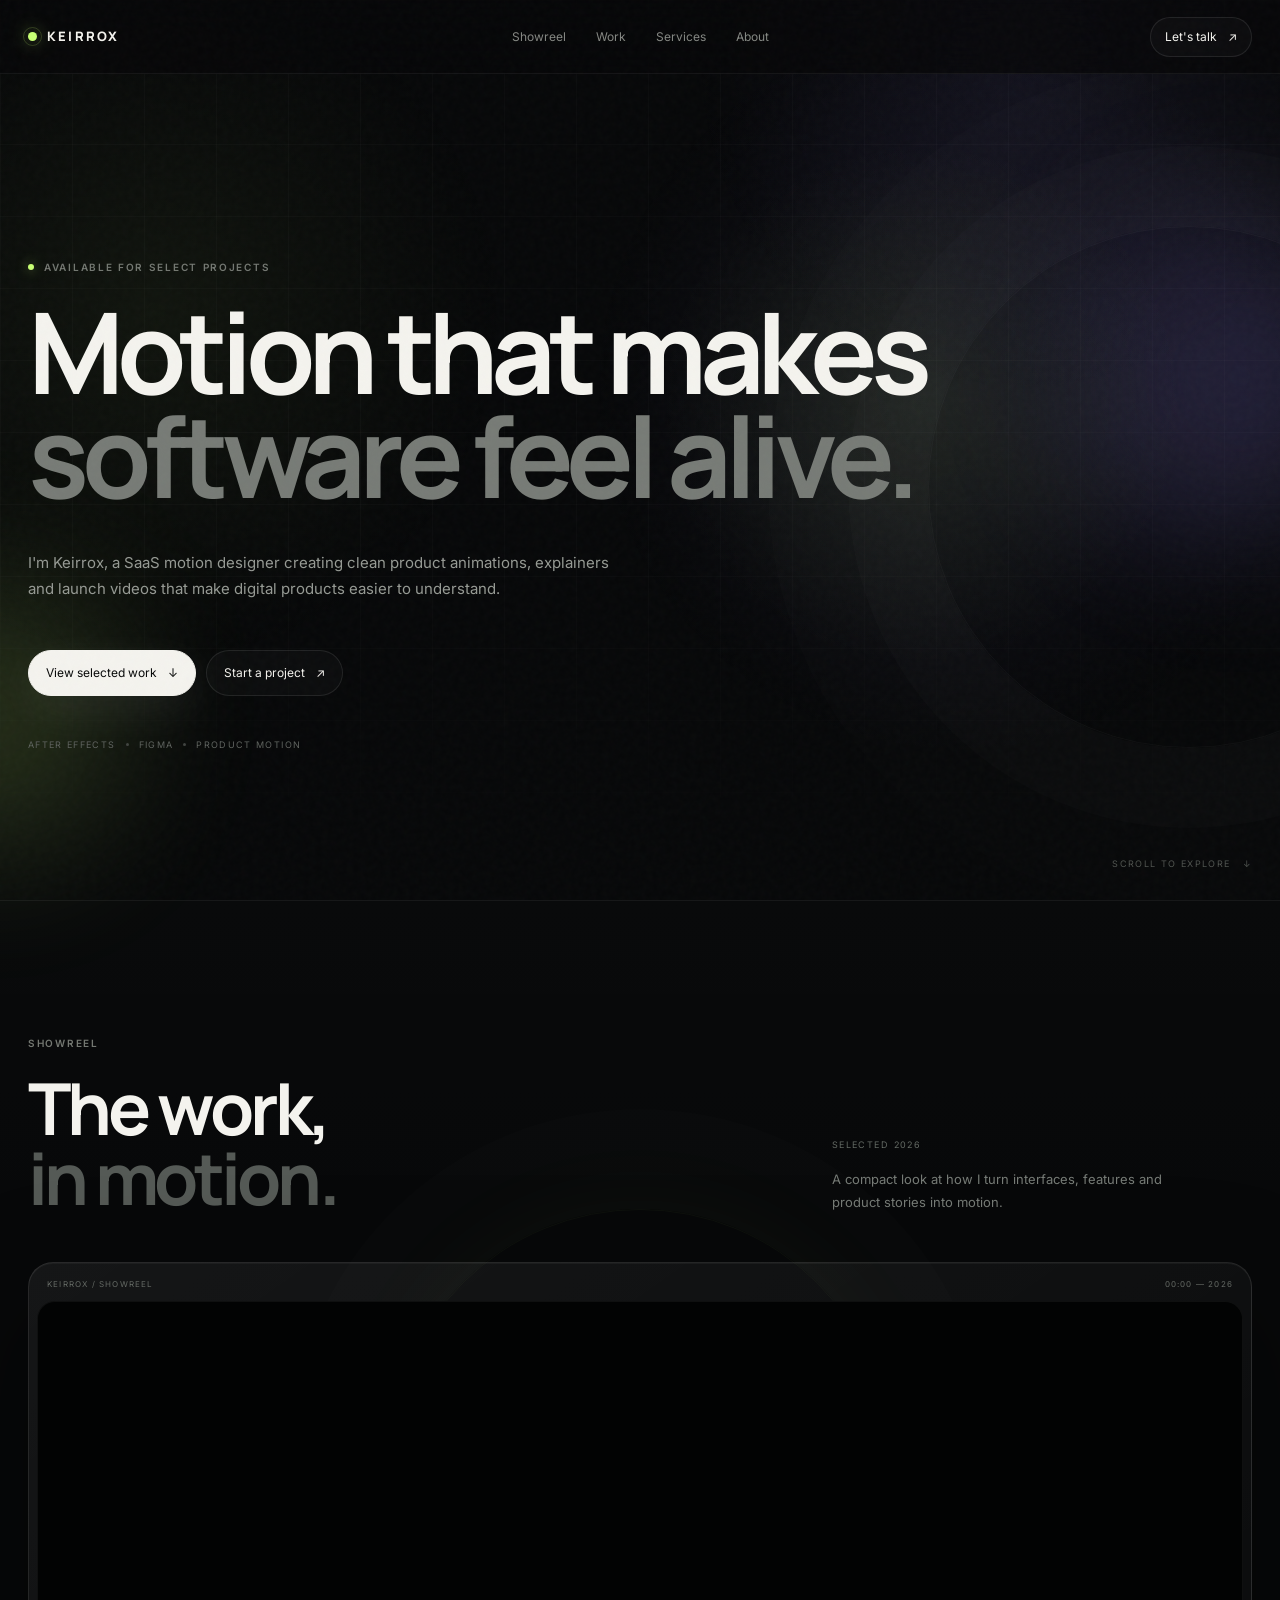
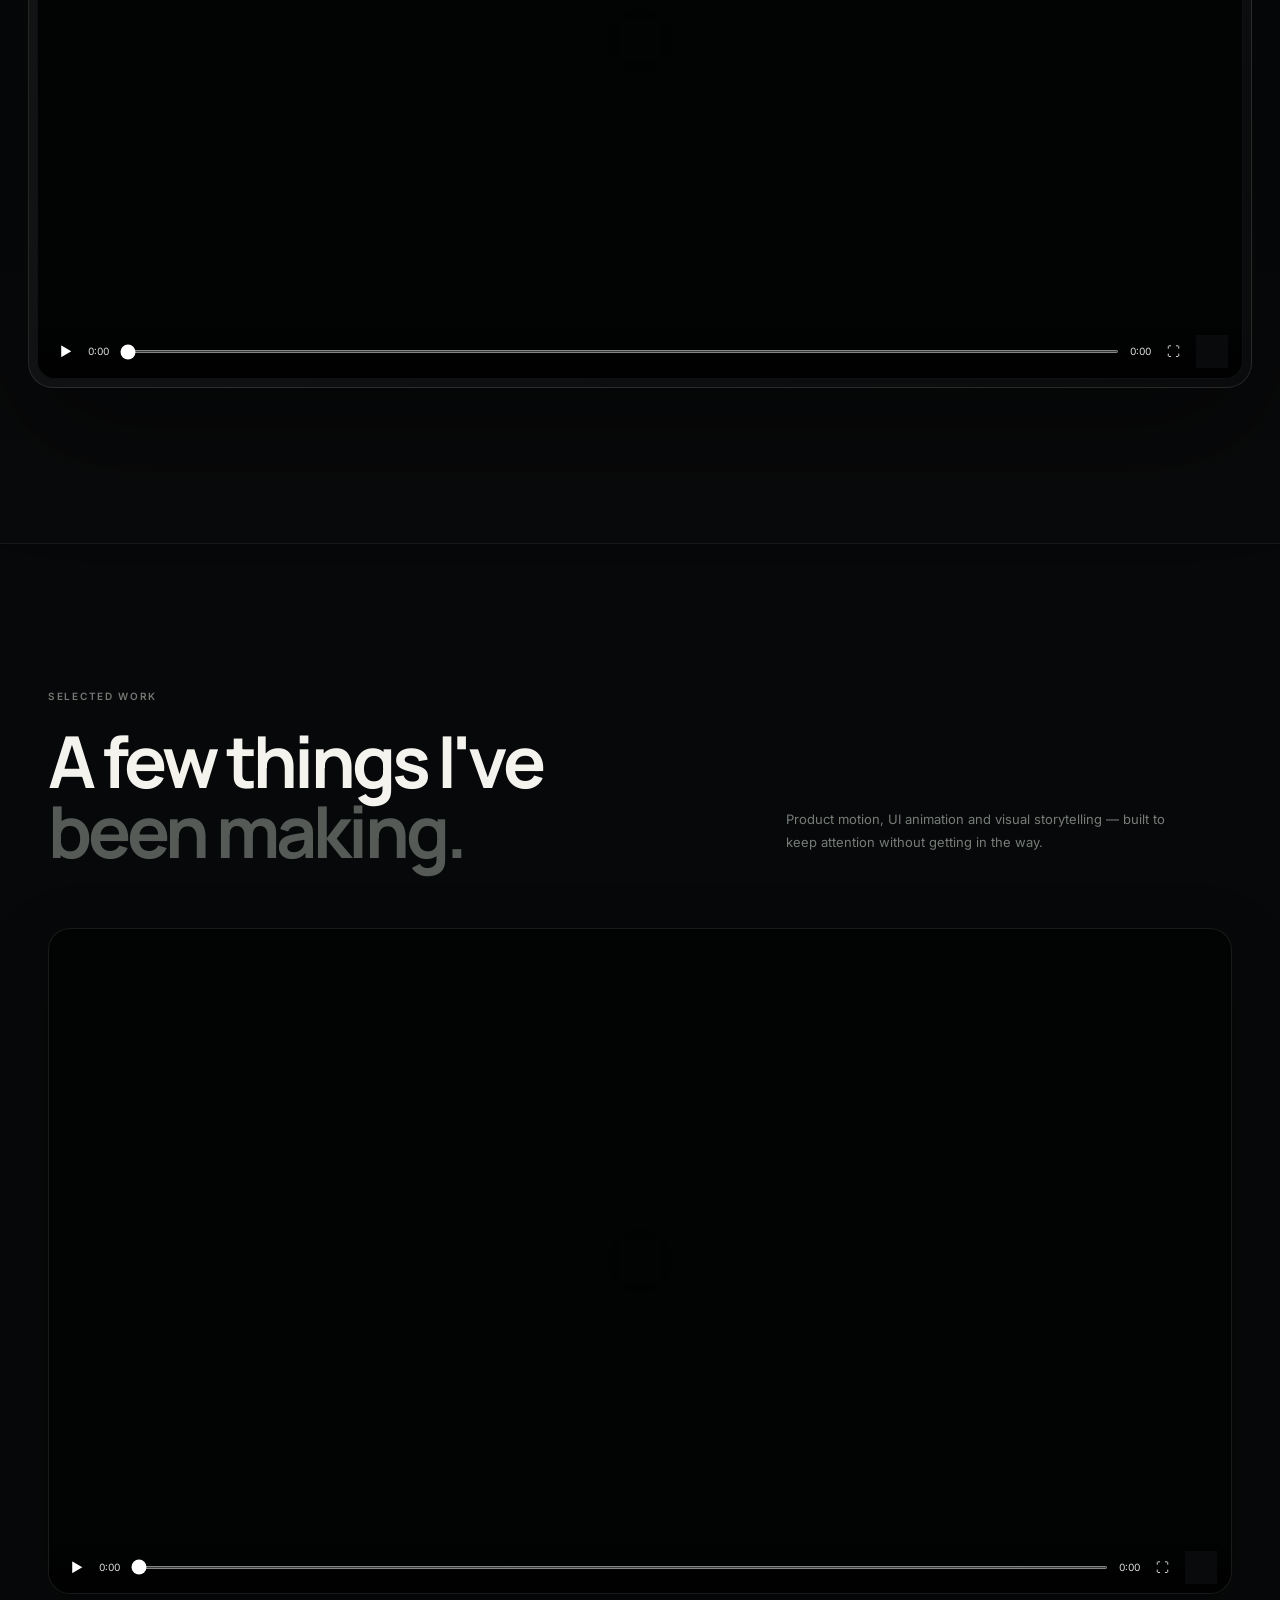
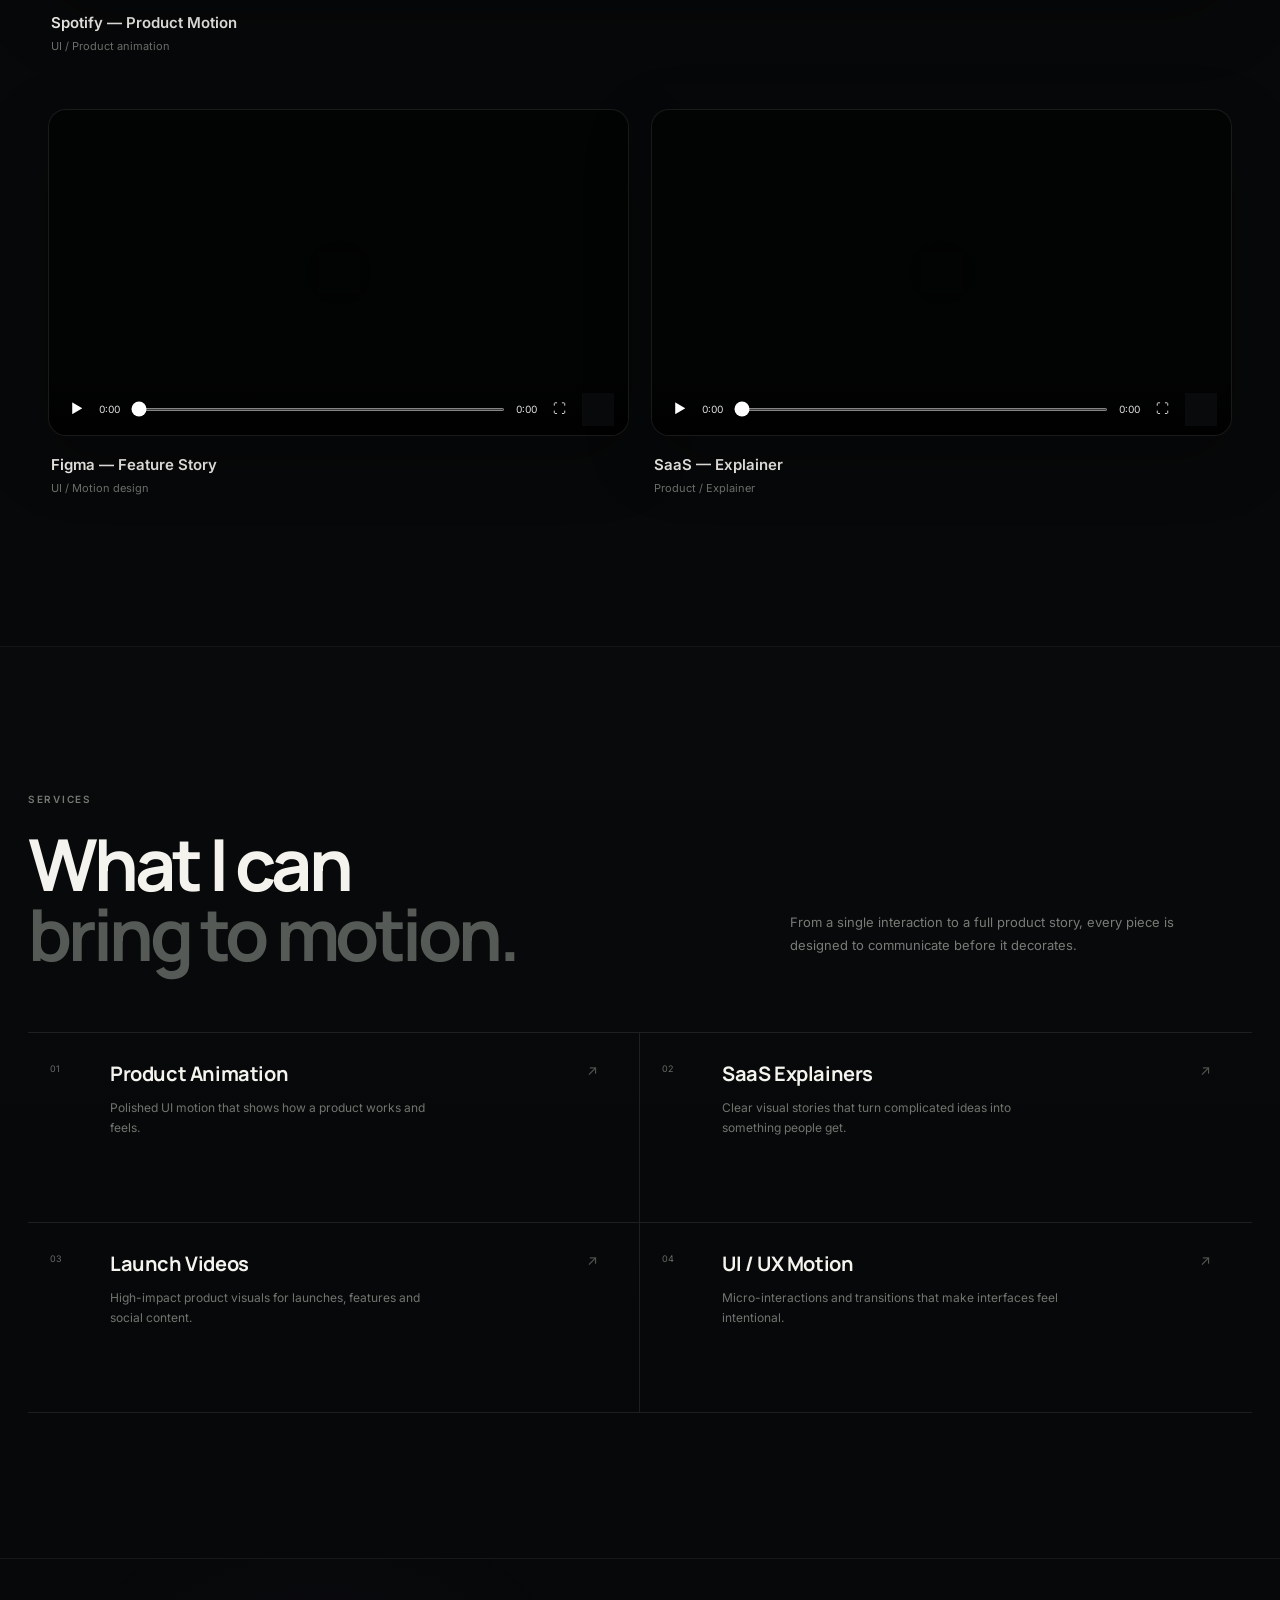
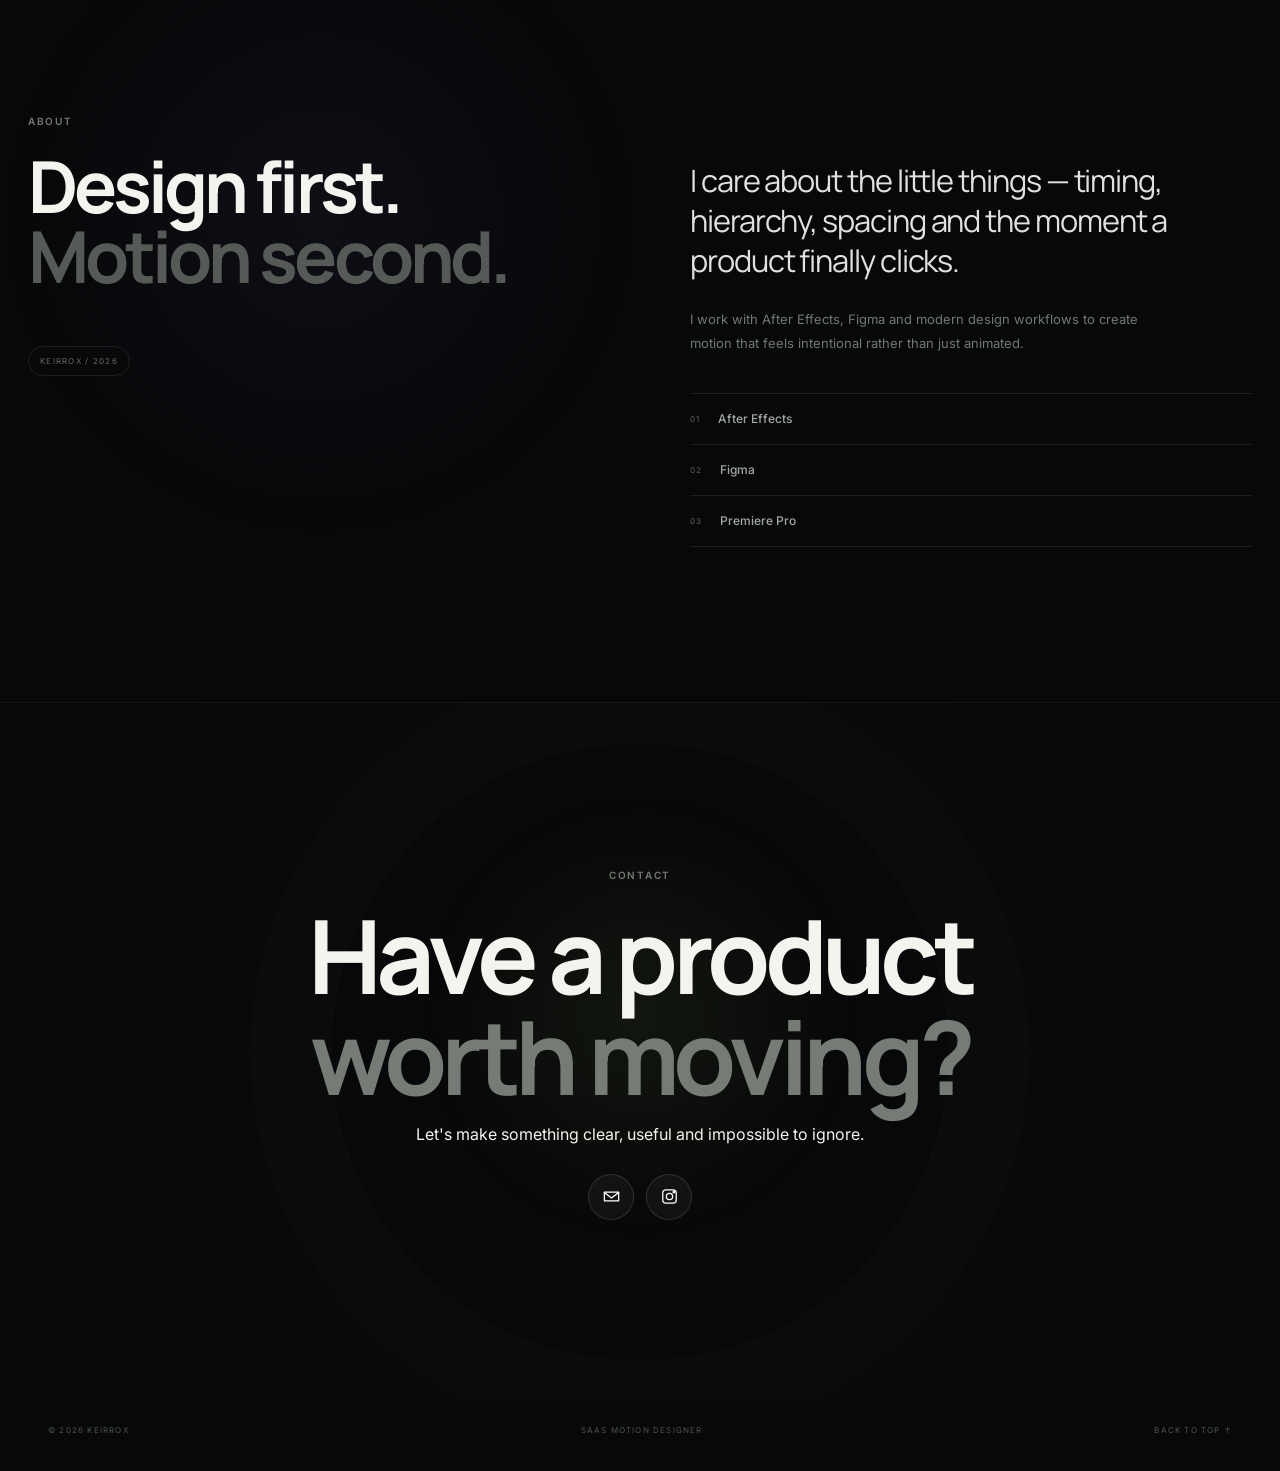
==== commit 49dbac82: "Update index.html" ====
--- a/index.html
+++ b/index.html
@@ -47,7 +47,7 @@
       <div class="eyebrow reveal"><span></span> AVAILABLE FOR SELECT PROJECTS</div>
       <h1 class="reveal delay-1">Motion that makes<br><em>software feel alive.</em></h1>
       <p class="hero-copy reveal delay-2">
-        I'm Aayush, a SaaS motion designer creating clean product animations,
+        I'm Keirrox, a SaaS motion designer creating clean product animations,
         explainers and launch videos that make digital products easier to understand.
       </p>
       <div class="hero-actions reveal delay-3">
@@ -270,7 +270,11 @@
         <p class="reveal delay-2">Let's make something clear, useful and impossible to ignore.</p>
         <div class="contact-socials reveal delay-3">
 
-    <a href="mailto:keirrox0@gmail.com" class="social-icon" aria-label="Email">
+    <a href="https://mail.google.com/mail/?view=cm&fs=1&to=keirrox0@gmail.com"
+   class="social-icon"
+   target="_blank"
+   rel="noopener noreferrer"
+   aria-label="Email">
         <svg viewBox="0 0 24 24">
             <path d="M3 6.5h18v11H3z"></path>
             <path d="m3 7 9 7 9-7"></path>
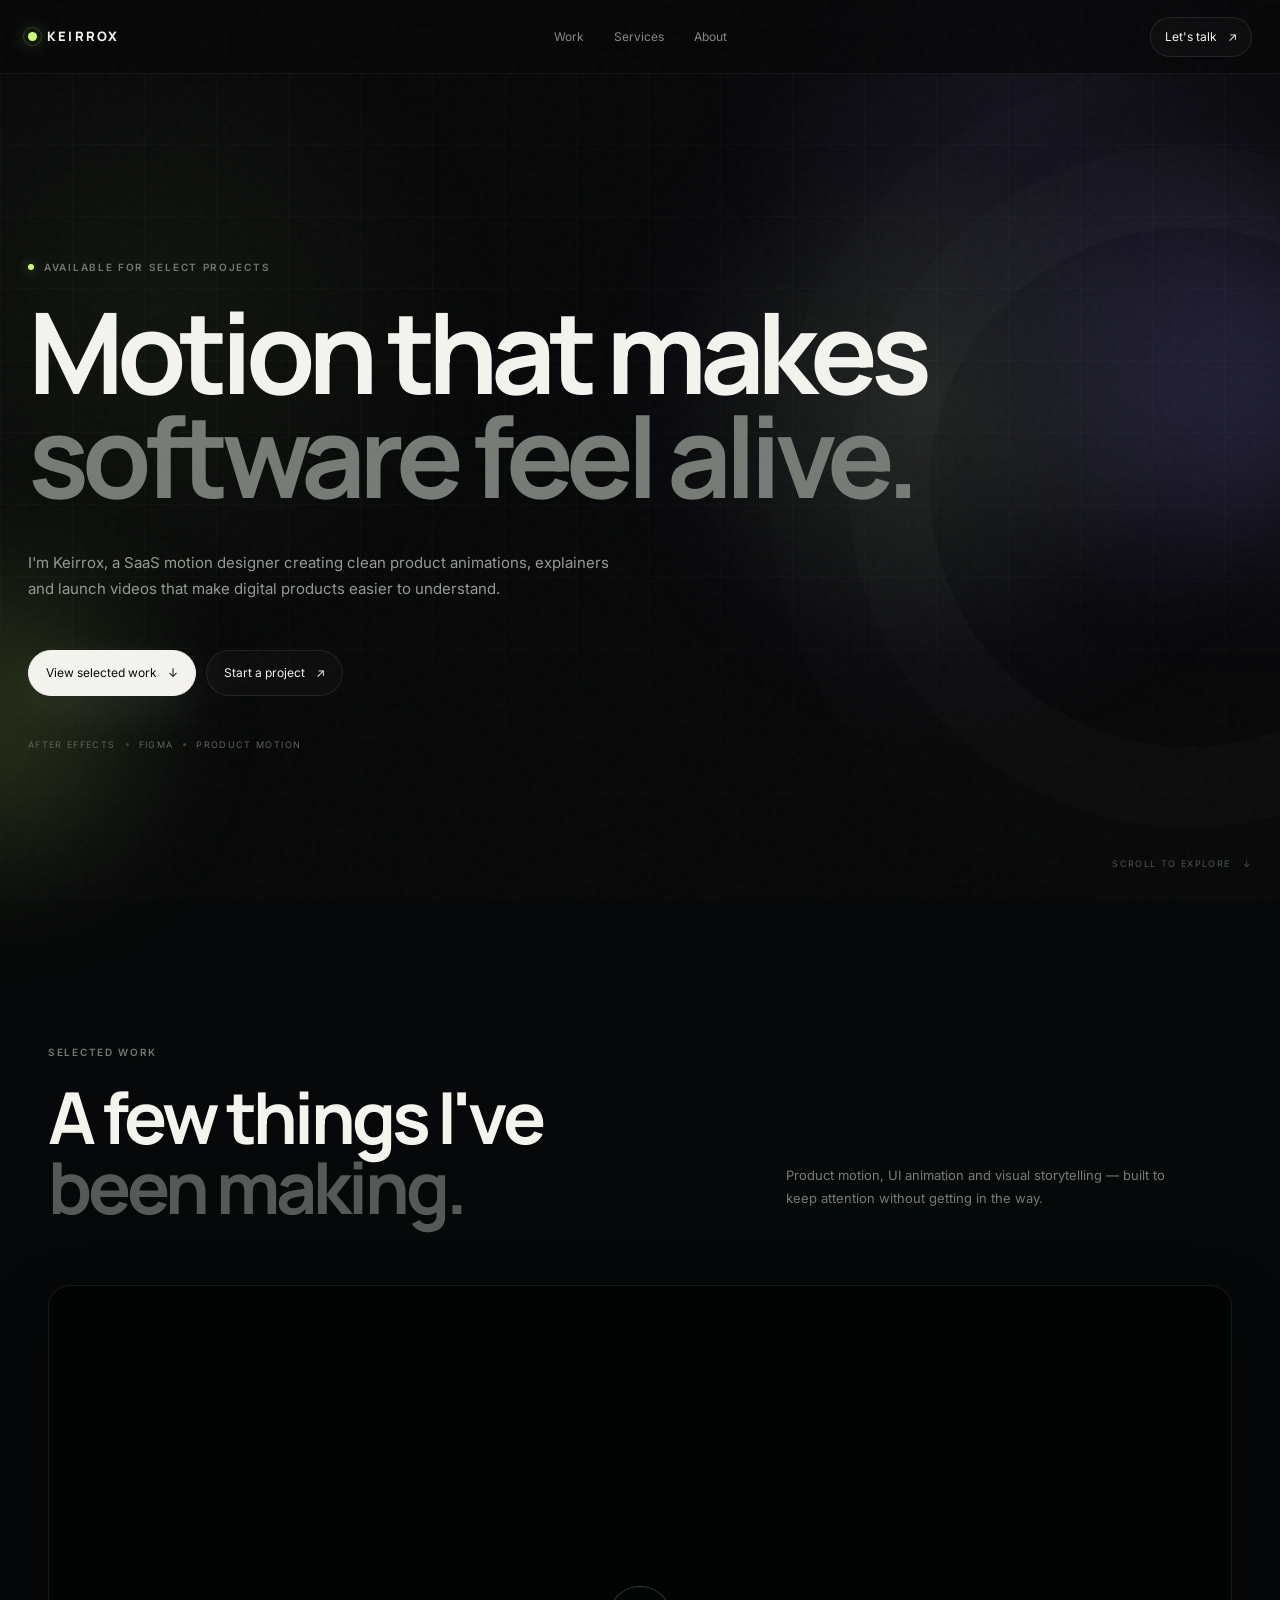
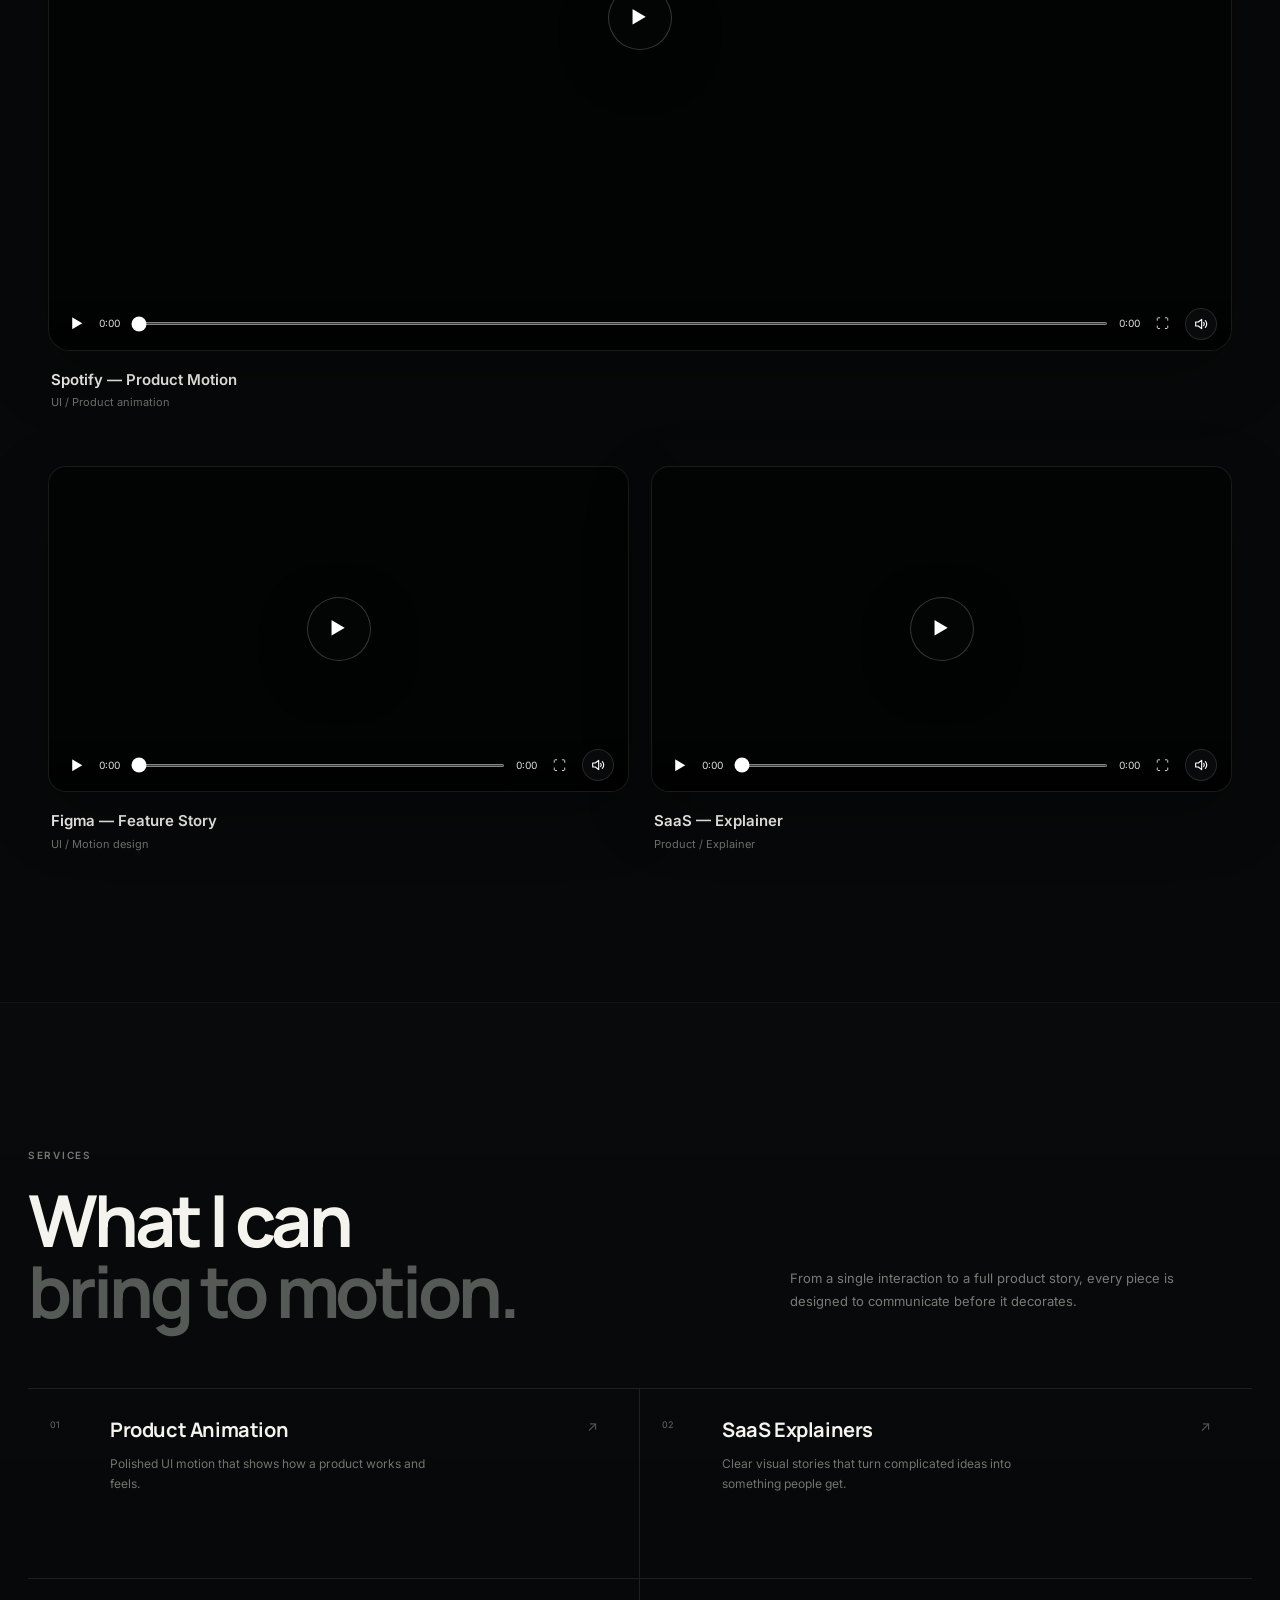
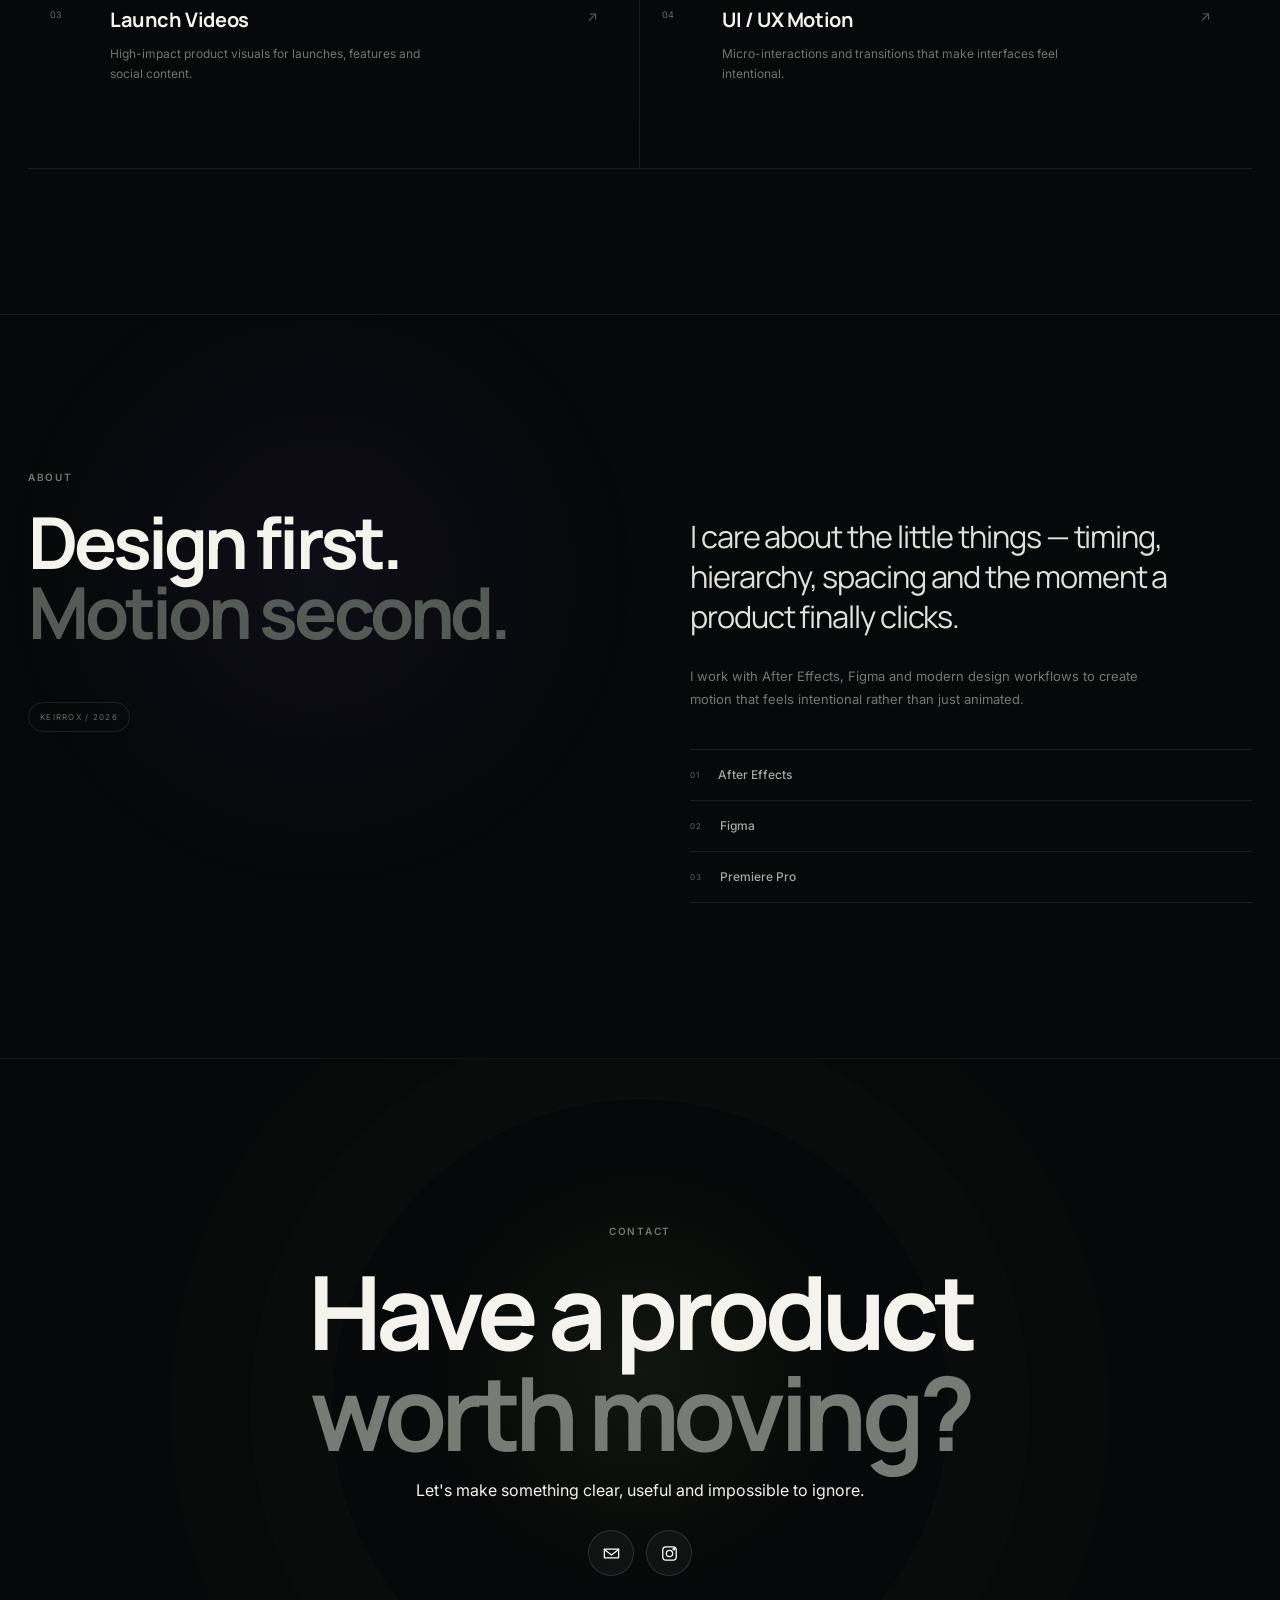
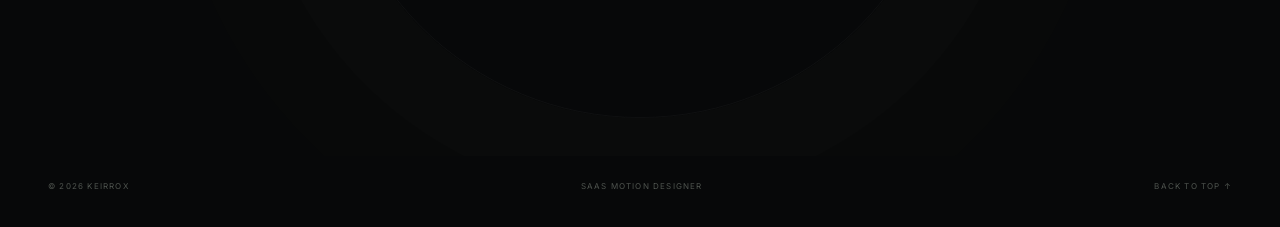
==== commit 2dc9c58a: "Update index.html" ====
--- a/index.html
+++ b/index.html
@@ -32,7 +32,6 @@
     </a>
 
     <nav class="nav-links" aria-label="Primary navigation">
-      <a href="#showreel">Showreel</a>
       <a href="#work">Work</a>
       <a href="#services">Services</a>
       <a href="#about">About</a>
@@ -58,50 +57,6 @@
         <span>AFTER EFFECTS</span><i></i><span>FIGMA</span><i></i><span>PRODUCT MOTION</span>
       </div>
       <div class="scroll-note">SCROLL TO EXPLORE <span>↓</span></div>
-    </section>
-
-    <section id="showreel" class="showreel-section">
-      <div class="section-shell">
-        <div class="showreel-heading reveal">
-          <div>
-            <p class="kicker">SHOWREEL</p>
-            <h2>The work,<br><span>in motion.</span></h2>
-          </div>
-          <div class="showreel-side">
-            <span class="mini-label">SELECTED 2026</span>
-            <p>A compact look at how I turn interfaces, features and product stories into motion.</p>
-          </div>
-        </div>
-
-        <div class="showreel-frame reveal delay-1">
-          <div class="frame-top"><span>KEIRROX / SHOWREEL</span><span>00:00 — 2026</span></div>
-          <div class="showreel-video-wrap is-paused">
-            <video class="project-video showreel-video" playsinline preload="metadata">
-              <source src="assets/Showreel.mp4" type="video/mp4">
-            </video>
-            <button class="center-play showreel-play" aria-label="Play showreel">▶</button>
-            <div class="video-controls">
-              <button class="control-play" aria-label="Play or pause video">▶</button>
-              <span class="time-current">0:00</span>
-              <input class="progress" type="range" min="0" max="100" value="0" aria-label="Video progress">
-              <span class="time-total">0:00</span>
-              <button class="fullscreen-button" aria-label="Fullscreen">⛶</button>
-              <button class="mute-button" aria-label="Turn sound on" type="button">
-                <svg class="volume-icon volume-icon-on" viewBox="0 0 24 24" aria-hidden="true">
-                  <path d="M4 9v6h4l5 4V5L8 9H4"></path>
-                  <path d="M16 9.5a4 4 0 0 1 0 5"></path>
-                  <path d="M18.5 7a7 7 0 0 1 0 10"></path>
-                </svg>
-                <svg class="volume-icon volume-icon-off" viewBox="0 0 24 24" aria-hidden="true">
-                  <path d="M4 9v6h4l5 4V5L8 9H4"></path>
-                  <path d="m17 9 4 6"></path>
-                  <path d="m21 9-4 6"></path>
-                </svg>
-              </button>
-            </div>
-          </div>
-        </div>
-      </div>
     </section>
 
     <section id="work" class="section work-section">
